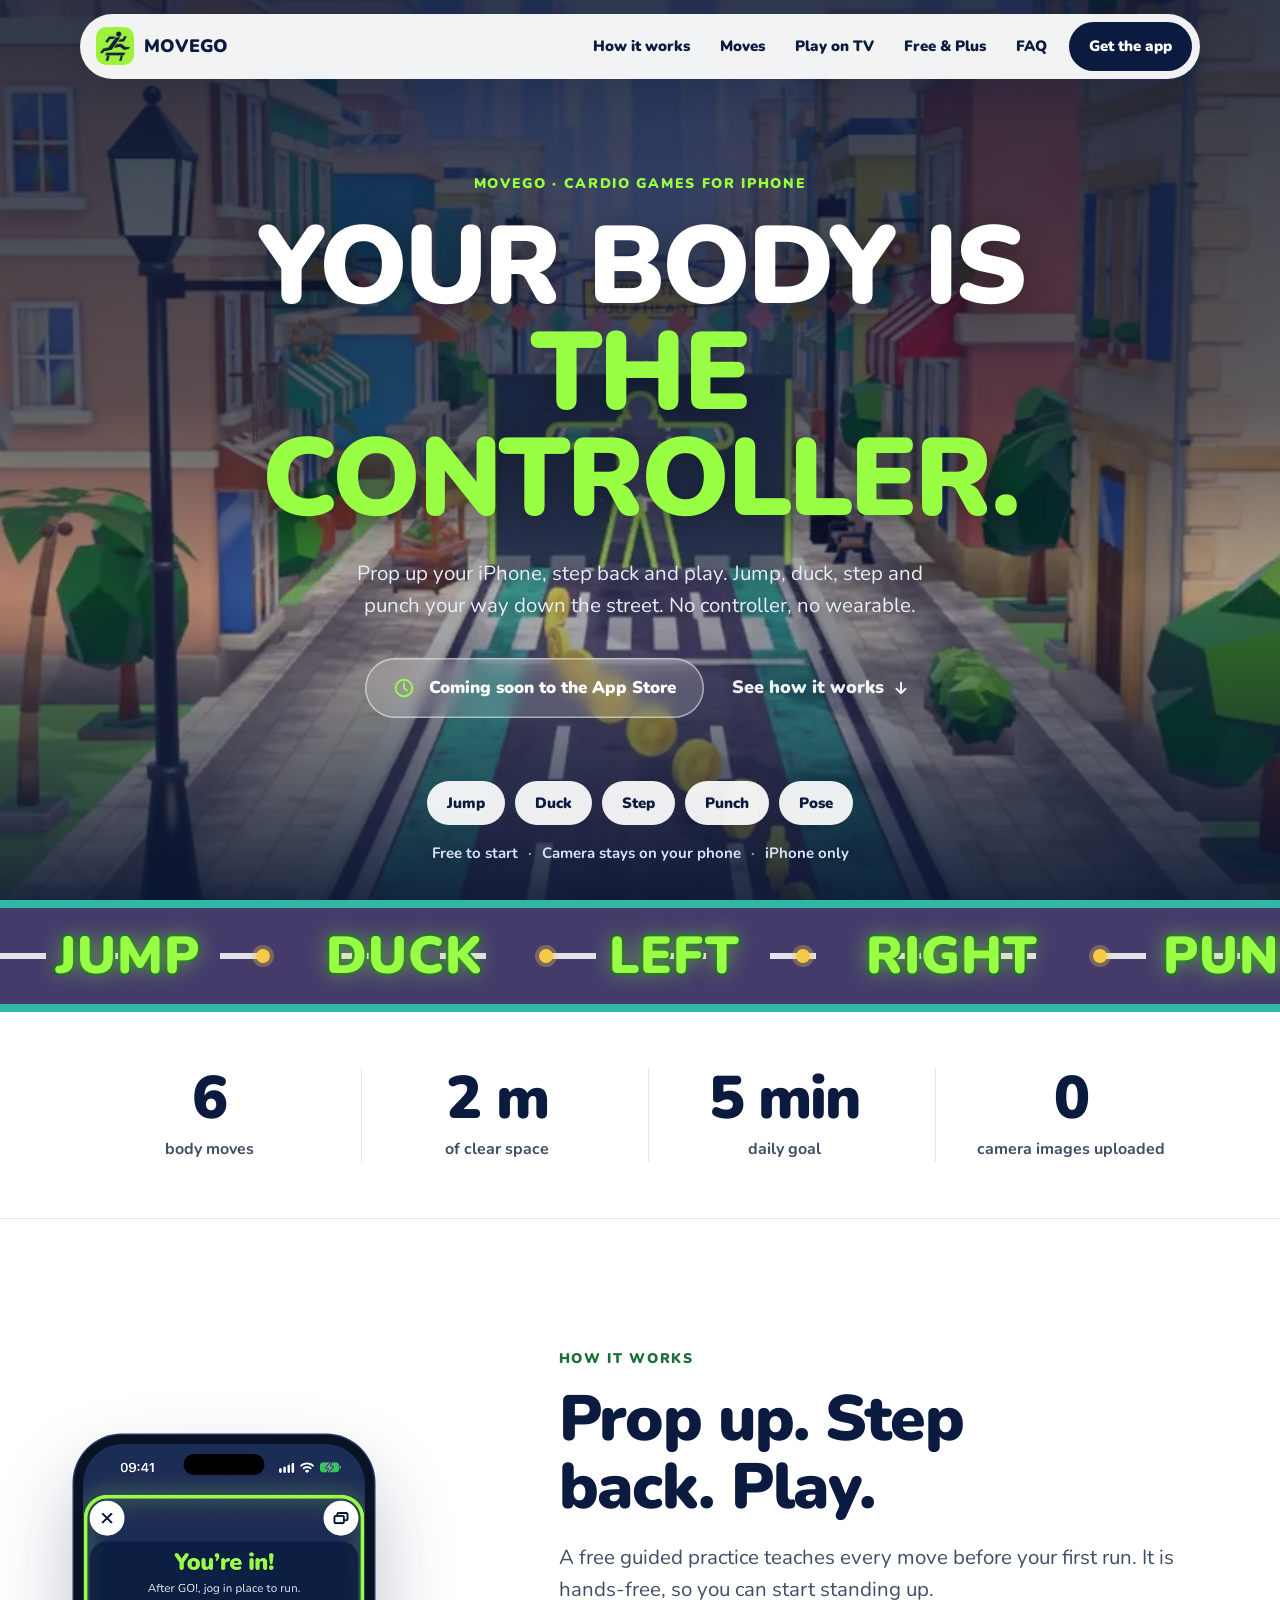
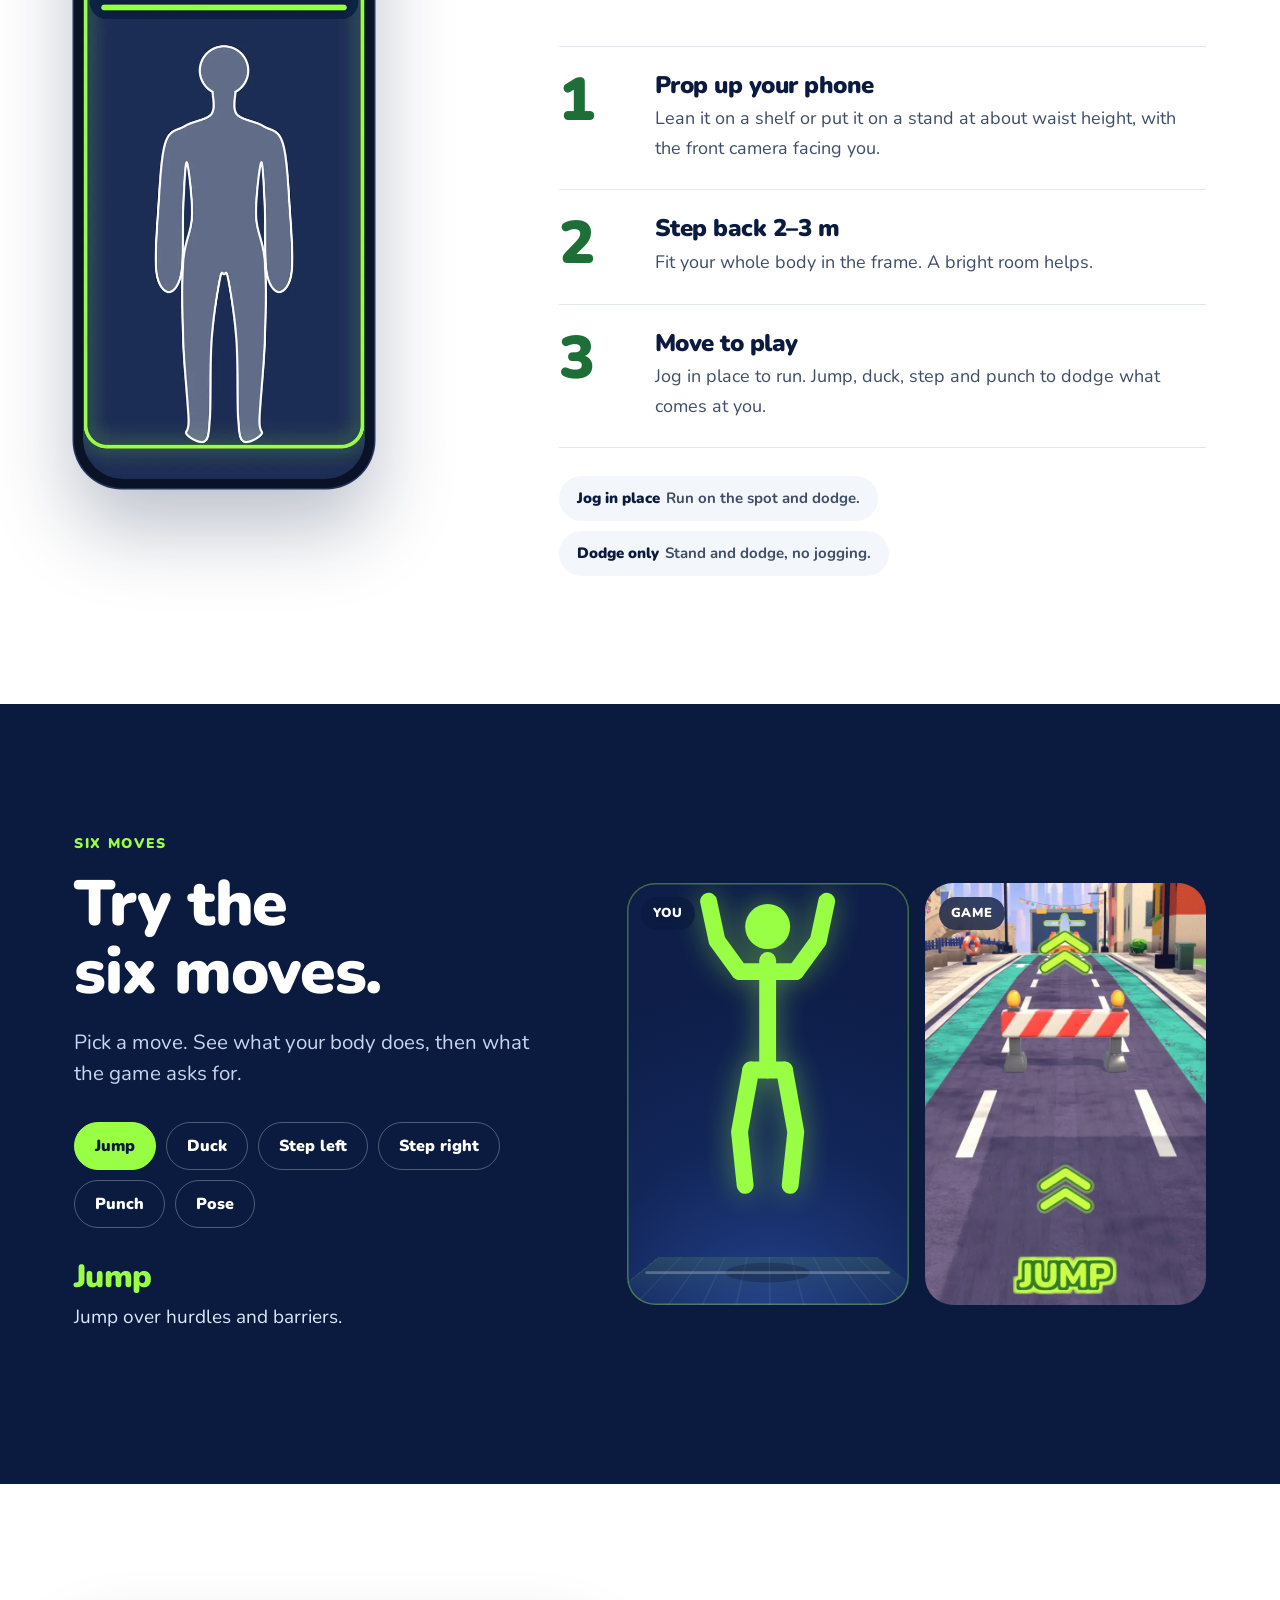
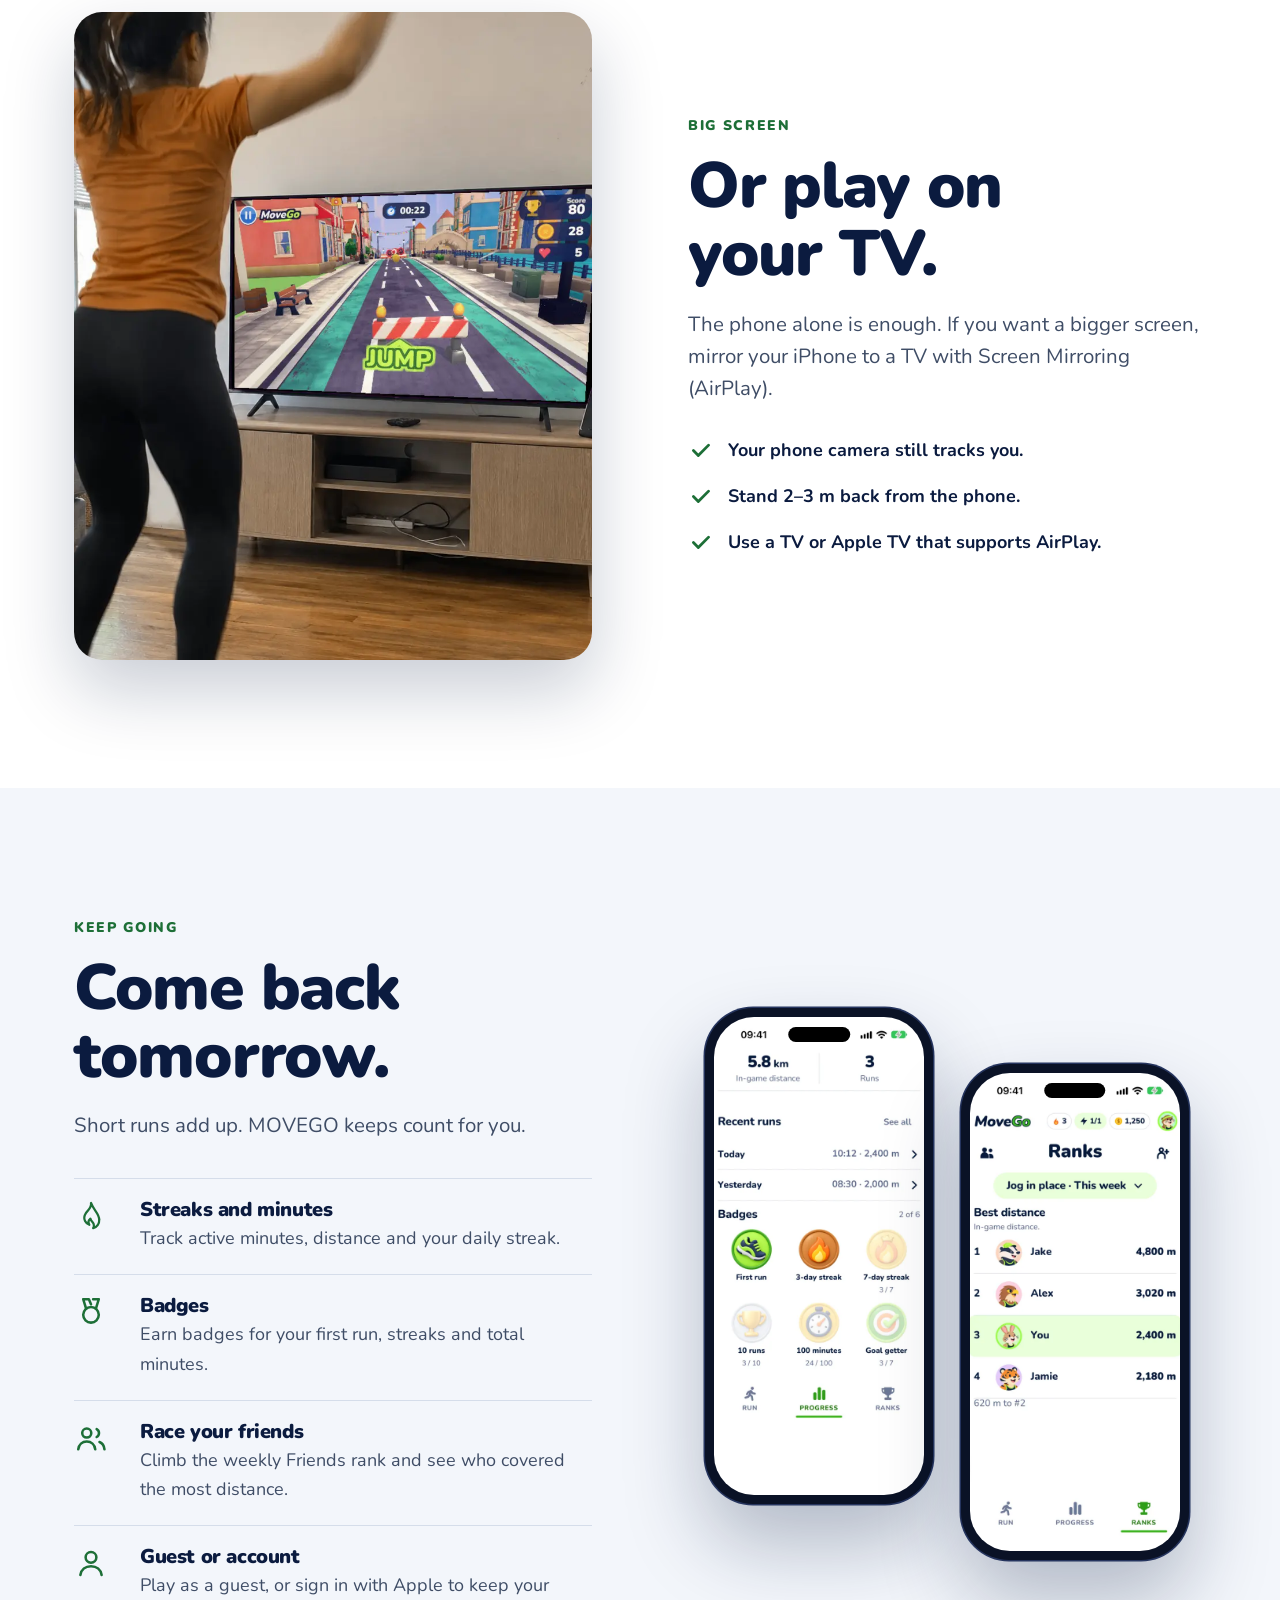
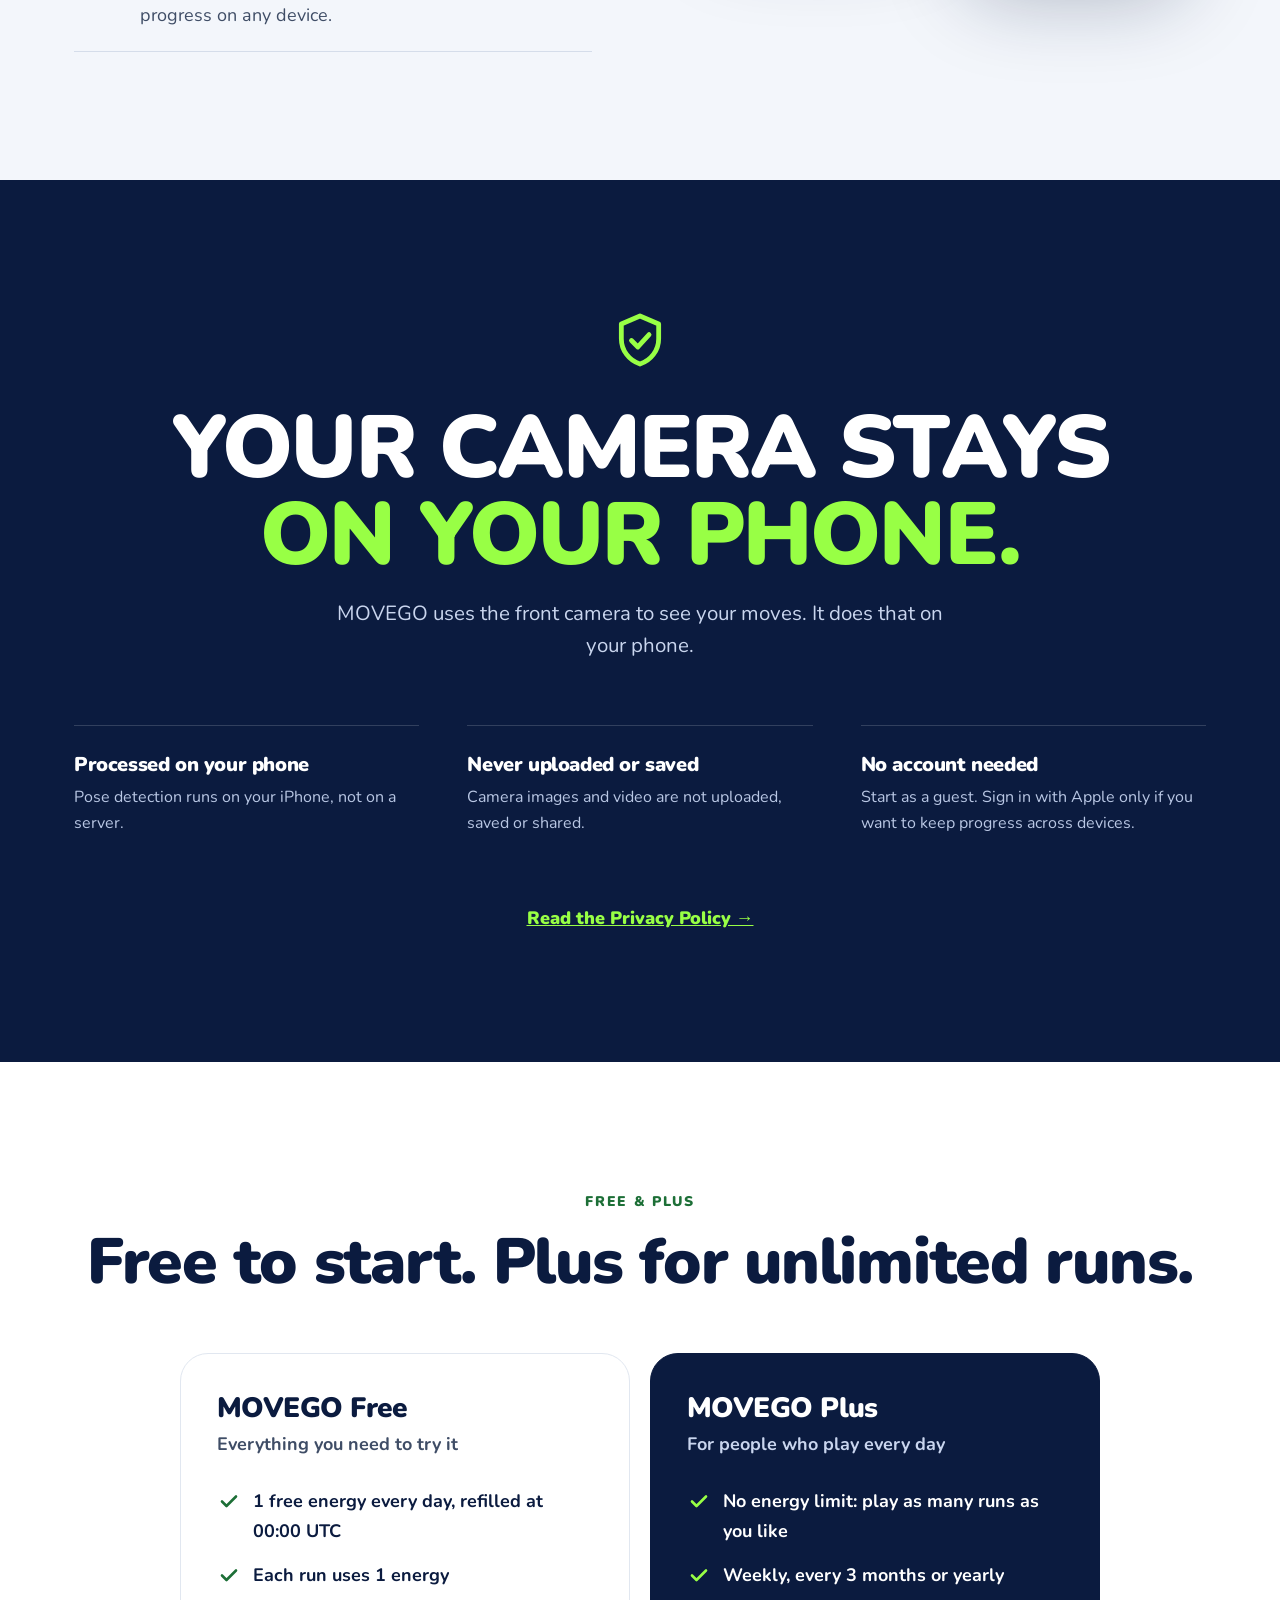
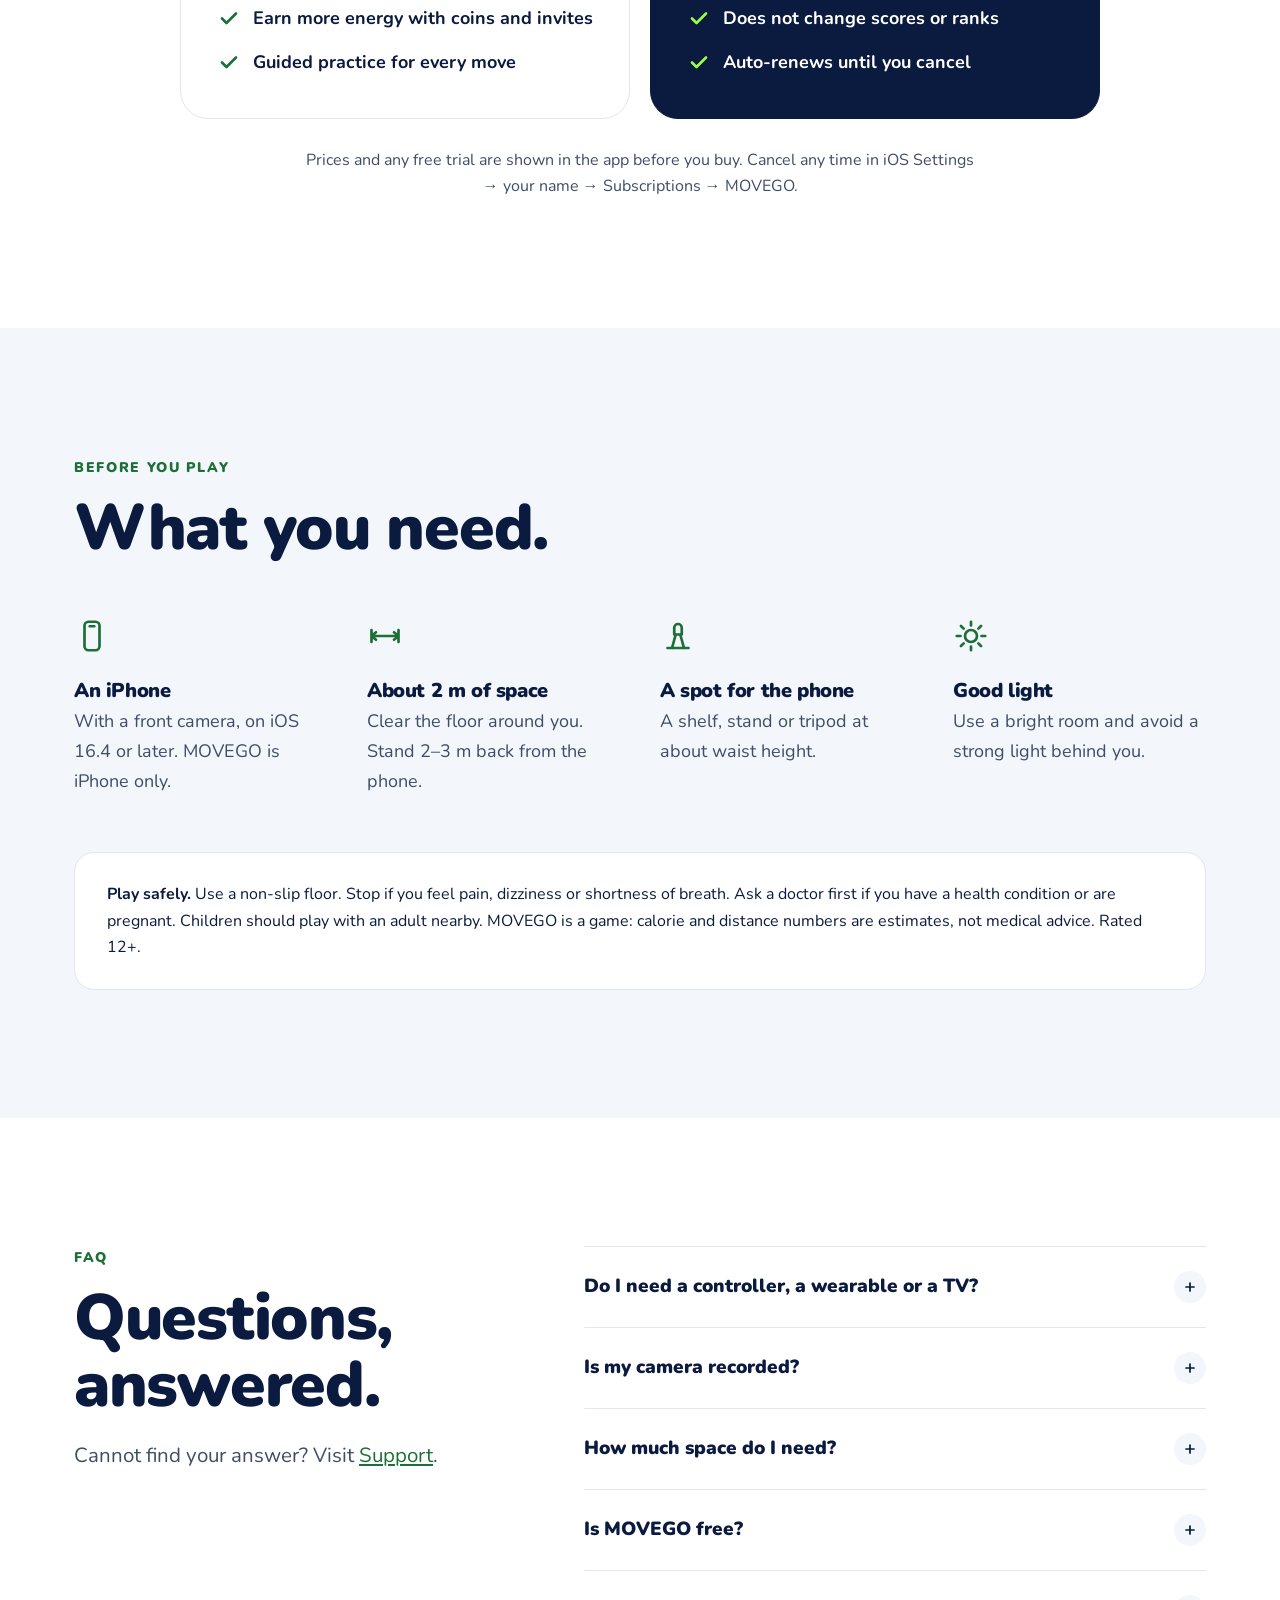
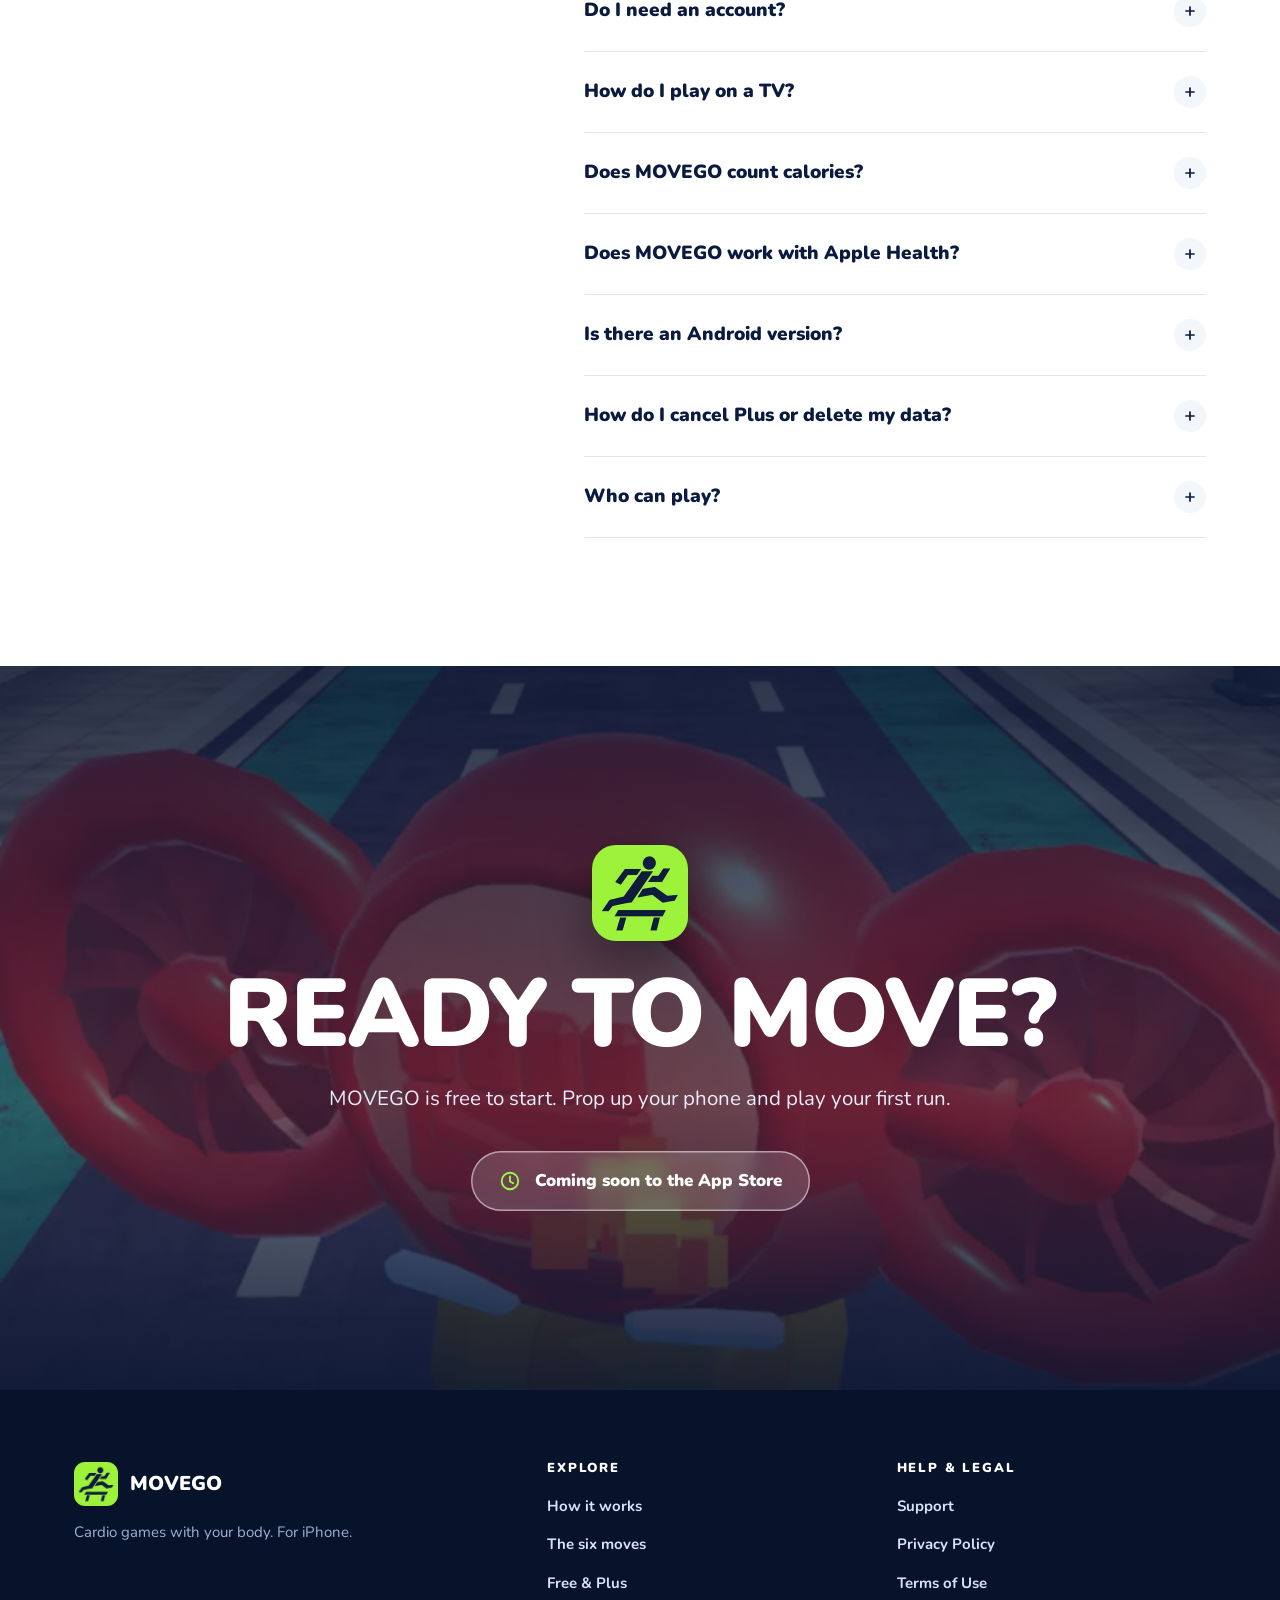
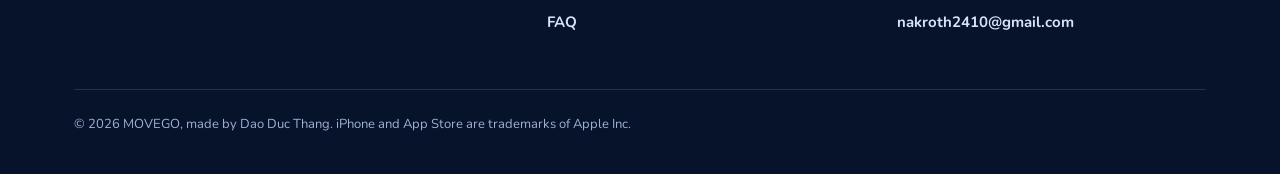
==== index.html @ fbe633a9 "MOVEGO website" ====
<!doctype html>
<html lang="en" data-live="false">
<head>
<meta charset="utf-8">
<meta name="viewport" content="width=device-width, initial-scale=1">
<title>MOVEGO: Immersive Workout – Cardio games with your body</title>
<meta name="description" content="Cardio games for iPhone. Prop up your phone, step back, then jump, duck, punch and pose to play. Your camera never leaves your phone.">
<link rel="canonical" href="https://movegoimmersiveworkout.app/">
<meta name="theme-color" content="#0B1B3F">
<meta name="robots" content="index,follow,max-image-preview:large">
<meta name="application-name" content="MOVEGO">
<meta name="author" content="Dao Duc Thang">
<link rel="alternate" type="text/plain" href="llms.txt" title="LLM summary">
<meta name="apple-itunes-app" content="app-id=6777393163">
<meta property="og:type" content="website">
<meta property="og:site_name" content="MOVEGO">
<meta property="og:locale" content="en_US">
<meta property="og:title" content="MOVEGO: Immersive Workout – Cardio games with your body">
<meta property="og:description" content="Prop up your iPhone, step back and play. Jump, duck, step and punch your way down the street. No controller, no wearable.">
<meta property="og:url" content="https://movegoimmersiveworkout.app/">
<meta property="og:image" content="https://movegoimmersiveworkout.app/img/og-image.jpg">
<meta property="og:image:width" content="1200">
<meta property="og:image:height" content="630">
<meta property="og:image:alt" content="MOVEGO: your body is the controller. Game screens showing a jump and a punch.">
<meta name="twitter:card" content="summary_large_image">
<link rel="icon" href="favicon.ico" sizes="48x48">
<link rel="icon" href="favicon-32.png" sizes="32x32" type="image/png">
<link rel="icon" href="icon-192.png" sizes="192x192" type="image/png">
<link rel="apple-touch-icon" href="apple-touch-icon.png">
<link rel="manifest" href="site.webmanifest">
<link rel="preload" href="fonts/nunito-900.woff" as="font" type="font/woff" crossorigin>
<link rel="preload" href="fonts/nunito-700.woff" as="font" type="font/woff" crossorigin>
<link rel="preload" as="image" href="img/hero-wide.webp" type="image/webp" media="(min-width:701px)">
<link rel="preload" as="image" href="img/hero-tall.webp" type="image/webp" media="(max-width:700px)">
<link rel="stylesheet" href="css/site.css">
<script>document.documentElement.classList.add("js")</script>
<script type="application/ld+json">
{"@context": "https://schema.org", "@graph": [{"@type": "Organization", "@id": "https://movegoimmersiveworkout.app/#org", "name": "MOVEGO", "url": "https://movegoimmersiveworkout.app/", "logo": {"@type": "ImageObject", "url": "https://movegoimmersiveworkout.app/icon-512.png", "width": 512, "height": 512}, "founder": {"@type": "Person", "name": "Dao Duc Thang"}, "contactPoint": {"@type": "ContactPoint", "contactType": "customer support", "email": "nakroth2410@gmail.com", "availableLanguage": "English"}}, {"@type": "WebSite", "@id": "https://movegoimmersiveworkout.app/#website", "url": "https://movegoimmersiveworkout.app/", "name": "MOVEGO", "alternateName": ["MOVEGO: Immersive Workout", "MoveGo"], "inLanguage": "en", "publisher": {"@id": "https://movegoimmersiveworkout.app/#org"}}, {"@type": "MobileApplication", "@id": "https://movegoimmersiveworkout.app/#app", "name": "MOVEGO: Immersive Workout", "alternateName": "MOVEGO", "operatingSystem": "iOS 16.4 or later", "applicationCategory": "HealthApplication", "applicationSubCategory": "Exergame", "contentRating": "12+", "inLanguage": "en", "description": "A camera-controlled cardio game for iPhone. Jump, duck, step, punch and pose to play. Camera images stay on your phone.", "url": "https://movegoimmersiveworkout.app/", "image": "https://movegoimmersiveworkout.app/img/og-image.jpg", "screenshot": ["https://movegoimmersiveworkout.app/img/screen-setup.webp", "https://movegoimmersiveworkout.app/img/screen-progress.webp", "https://movegoimmersiveworkout.app/img/screen-ranks.webp"], "featureList": ["Six body moves: jump, duck, step left, step right, punch, pose", "Camera tracking runs on the phone", "Guided practice", "Daily streaks, badges and a weekly Friends rank", "Optional TV play with Screen Mirroring (AirPlay)"], "author": {"@id": "https://movegoimmersiveworkout.app/#org"}, "publisher": {"@id": "https://movegoimmersiveworkout.app/#org"}, "offers": {"@type": "Offer", "price": "0", "priceCurrency": "USD"}}]}
</script>
<script type="application/ld+json">
{"@context":"https://schema.org","@type":"FAQPage","mainEntity":[
{"@type":"Question","name":"Do I need a controller, a wearable or a TV?","acceptedAnswer":{"@type":"Answer","text":"No. You need an iPhone with a front camera. Your body is the controller. A TV is optional."}},
{"@type":"Question","name":"Is my camera recorded?","acceptedAnswer":{"@type":"Answer","text":"No. Pose detection runs on your phone. Camera images and video are never uploaded, saved or shared."}},
{"@type":"Question","name":"How much space do I need?","acceptedAnswer":{"@type":"Answer","text":"Clear about 2 meters around you. Prop the phone up at waist height and stand 2 to 3 meters back so your whole body is in view."}},
{"@type":"Question","name":"Is MOVEGO free?","acceptedAnswer":{"@type":"Answer","text":"MOVEGO is free to start. Free players get 1 energy every day and each run uses 1 energy. You can earn more with coins and invites. MOVEGO Plus removes the energy limit."}},
{"@type":"Question","name":"Do I need an account?","acceptedAnswer":{"@type":"Answer","text":"No. Play as a guest. Sign in with Apple if you want to keep your progress on any device."}},
{"@type":"Question","name":"How do I play on a TV?","acceptedAnswer":{"@type":"Answer","text":"Mirror your iPhone to a TV with Screen Mirroring (AirPlay). Your phone camera still tracks you, so stand 2 to 3 meters back from the phone."}},
{"@type":"Question","name":"Does MOVEGO count calories?","acceptedAnswer":{"@type":"Answer","text":"MOVEGO shows estimates of active calories and distance. They are not medical advice."}},
{"@type":"Question","name":"Does MOVEGO work with Apple Health?","acceptedAnswer":{"@type":"Answer","text":"Yes, if you turn it on. Apple Health is optional and write-only: MOVEGO can save your workouts there and does not read your health data."}},
{"@type":"Question","name":"Is there an Android version?","acceptedAnswer":{"@type":"Answer","text":"No. MOVEGO is for iPhone only."}},
{"@type":"Question","name":"How do I cancel Plus or delete my data?","acceptedAnswer":{"@type":"Answer","text":"Cancel in iOS Settings, your name, Subscriptions, MOVEGO. To delete your account, open Settings in the app, tap your profile and choose Delete account."}},
{"@type":"Question","name":"Who can play?","acceptedAnswer":{"@type":"Answer","text":"MOVEGO is rated 12+. Children should play with an adult nearby."}}
]}
</script>
</head>
<body>
<svg width="0" height="0" style="position:absolute" aria-hidden="true" focusable="false">
  <defs>
    <symbol id="i-check" viewBox="0 0 24 24"><path d="M5 12.5l4.5 4.5L19 7.5" fill="none" stroke="currentColor" stroke-width="2.6" stroke-linecap="round" stroke-linejoin="round"/></symbol>
    <symbol id="i-arrow" viewBox="0 0 24 24"><path d="M5 12h14M13 6l6 6-6 6" fill="none" stroke="currentColor" stroke-width="2.6" stroke-linecap="round" stroke-linejoin="round"/></symbol>
    <symbol id="i-left" viewBox="0 0 24 24"><path d="M15 5l-7 7 7 7" fill="none" stroke="currentColor" stroke-width="2.6" stroke-linecap="round" stroke-linejoin="round"/></symbol>
    <symbol id="i-right" viewBox="0 0 24 24"><path d="M9 5l7 7-7 7" fill="none" stroke="currentColor" stroke-width="2.6" stroke-linecap="round" stroke-linejoin="round"/></symbol>
    <symbol id="i-down" viewBox="0 0 24 24"><path d="M12 5v14M6 13l6 6 6-6" fill="none" stroke="currentColor" stroke-width="2.6" stroke-linecap="round" stroke-linejoin="round"/></symbol>
    <symbol id="i-clock" viewBox="0 0 24 24"><circle cx="12" cy="12" r="9" fill="none" stroke="currentColor" stroke-width="2"/><path d="M12 7v5.5l3.5 2" fill="none" stroke="currentColor" stroke-width="2" stroke-linecap="round" stroke-linejoin="round"/></symbol>
    <symbol id="i-shield" viewBox="0 0 24 24"><path d="M12 3l7 3v5.5c0 4.4-2.9 8.2-7 9.5-4.1-1.3-7-5.1-7-9.5V6l7-3z" fill="none" stroke="currentColor" stroke-width="1.8" stroke-linejoin="round"/><path d="M8.8 12.2l2.4 2.4 4.2-4.6" fill="none" stroke="currentColor" stroke-width="1.8" stroke-linecap="round" stroke-linejoin="round"/></symbol>
    <symbol id="i-phone" viewBox="0 0 24 24"><rect x="7" y="2.5" width="10" height="19" rx="2.6" fill="none" stroke="currentColor" stroke-width="1.8"/><path d="M10.5 5.5h3" stroke="currentColor" stroke-width="1.8" stroke-linecap="round"/></symbol>
    <symbol id="i-space" viewBox="0 0 24 24"><path d="M3 8v8M21 8v8M3 12h18M6 9.5L3 12l3 2.5M18 9.5l3 2.5-3 2.5" fill="none" stroke="currentColor" stroke-width="1.8" stroke-linecap="round" stroke-linejoin="round"/></symbol>
    <symbol id="i-stand" viewBox="0 0 24 24"><path d="M5 20h14M8 20l2.5-9h3L16 20M9.5 11V6.5a2.5 2.5 0 015 0V11" fill="none" stroke="currentColor" stroke-width="1.8" stroke-linecap="round" stroke-linejoin="round"/></symbol>
    <symbol id="i-sun" viewBox="0 0 24 24"><circle cx="12" cy="12" r="4" fill="none" stroke="currentColor" stroke-width="1.8"/><path d="M12 2.5V5M12 19v2.5M2.5 12H5M19 12h2.5M5.3 5.3l1.8 1.8M16.9 16.9l1.8 1.8M18.7 5.3l-1.8 1.8M7.1 16.9l-1.8 1.8" stroke="currentColor" stroke-width="1.8" stroke-linecap="round"/></symbol>
    <symbol id="i-flame" viewBox="0 0 24 24"><path d="M12 2.8c.6 3.3-2 4.7-3.6 7.1C6.9 12.2 7 14 7.8 15.5c.6 1.2 1.7 2.2 3 2.7-.9-1.5-.6-3.2.8-4.3.4 1.9 1.8 2.3 2.3 3.8.4 1.2.1 2.2-.4 2.9 2.7-.8 4.5-3.2 4.3-6C17.7 10 14.2 8.6 12 2.8z" fill="none" stroke="currentColor" stroke-width="1.6" stroke-linejoin="round"/></symbol>
    <symbol id="i-medal" viewBox="0 0 24 24"><circle cx="12" cy="14" r="5.5" fill="none" stroke="currentColor" stroke-width="1.8"/><path d="M8.5 9.5L6.5 3h4l1.5 3.5M15.5 9.5L17.5 3h-4" fill="none" stroke="currentColor" stroke-width="1.8" stroke-linejoin="round" stroke-linecap="round"/></symbol>
    <symbol id="i-users" viewBox="0 0 24 24"><circle cx="9" cy="8.5" r="3.2" fill="none" stroke="currentColor" stroke-width="1.8"/><path d="M3 20c.4-3.4 2.8-5.5 6-5.5s5.6 2.1 6 5.5M16 5.7a3.2 3.2 0 010 5.6M18 14.8c1.9.7 3.2 2.4 3.5 5.2" fill="none" stroke="currentColor" stroke-width="1.8" stroke-linecap="round"/></symbol>
    <symbol id="i-user" viewBox="0 0 24 24"><circle cx="12" cy="8" r="3.8" fill="none" stroke="currentColor" stroke-width="1.8"/><path d="M4.5 20.5c.6-4 3.6-6.2 7.5-6.2s6.9 2.2 7.5 6.2" fill="none" stroke="currentColor" stroke-width="1.8" stroke-linecap="round"/></symbol>
    <symbol id="i-apple" viewBox="0 0 24 24"><path d="M16.4 12.7c0-2.3 1.9-3.4 2-3.5-1.1-1.6-2.8-1.8-3.4-1.8-1.4-.1-2.8.9-3.5.9-.7 0-1.9-.8-3.1-.8-1.6 0-3 .9-3.800 2.300-1.600 2.800-.4 7 1.200 9.200.8 1.100 1.700 2.300 2.900 2.300 1.200 0 1.600-.7 3-.7s1.800.7 3 .7c1.300 0 2.100-1.100 2.800-2.200.9-1.300 1.300-2.500 1.300-2.600-.1 0-2.400-.9-2.400-3.800zM14.200 5.800c.6-.8 1.100-1.900.9-3-.9 0-2.100.6-2.700 1.400-.6.700-1.100 1.800-1 2.900 1.100.1 2.200-.5 2.800-1.300z" fill="currentColor"/></symbol>
  </defs>
</svg>

<a class="skip" href="#main">Skip to content</a>

<div class="nav-shell" id="top">
  <div class="nav-pill">
    <a class="brand" href="#top" aria-label="MOVEGO home"><img src="img/app-icon-96.webp" width="38" height="38" alt="">MOVEGO</a>
    <button class="burger" type="button" aria-expanded="false" aria-controls="nav" aria-label="Menu"><span></span></button>
    <nav class="nav" id="nav" aria-label="Main">
      <a href="#how">How it works</a>
      <a href="#moves">Moves</a>
      <a href="#tv">Play on TV</a>
      <a href="#plus">Free &amp; Plus</a>
      <a href="#faq">FAQ</a>
      <a class="nav-cta" href="#download">Get the app</a>
    </nav>
  </div>
</div>

<main id="main">

<!-- HERO: full-bleed gameplay -->
<section class="hero" aria-labelledby="h1">
  <div class="hero-bg">
    <picture>
      <source media="(max-width:700px)" srcset="img/hero-tall.webp">
      <img src="img/hero-wide.webp" width="1920" height="1080" alt="" fetchpriority="high">
    </picture>
    <video muted loop playsinline preload="none" poster="img/hero-tall.webp" data-src="video/street-loop.mp4" aria-hidden="true" tabindex="-1"></video>
  </div>
  <div class="wrap">
    <p class="eyebrow">MOVEGO · Cardio games for iPhone</p>
    <h1 id="h1">Your body is <em>the controller.</em></h1>
    <p class="lead">Prop up your iPhone, step back and play. Jump, duck, step and punch your way down the street. No controller, no wearable.</p>
    <div class="cta">
      <a class="btn when-live" href="https://apps.apple.com/app/id6777393163">Get it on the App Store<span class="go"><svg aria-hidden="true"><use href="#i-arrow"/></svg></span></a>
      <span class="btn btn-soon when-soon"><svg aria-hidden="true"><use href="#i-clock"/></svg>Coming soon to the App Store</span>
      <a class="link-down" href="#how">See how it works<svg aria-hidden="true"><use href="#i-down"/></svg></a>
    </div>
  </div>
  <div class="hero-foot">
    <div class="pills" aria-label="The six moves"><a href="#moves">Jump</a><a href="#moves">Duck</a><a href="#moves">Step</a><a href="#moves">Punch</a><a href="#moves">Pose</a></div>
    <p class="trust"><span>Free to start</span><span>Camera stays on your phone</span><span>iPhone only</span></p>
  </div>
</section>

<!-- ROAD TICKER: the game's street with its cue words -->
<div class="road" aria-hidden="true"><div class="road-track"><span>JUMP</span><i></i><span>DUCK</span><i></i><span>LEFT</span><i></i><span>RIGHT</span><i></i><span>PUNCH</span><i></i><span>POSE</span><i></i><span>JUMP</span><i></i><span>DUCK</span><i></i><span>LEFT</span><i></i><span>RIGHT</span><i></i><span>PUNCH</span><i></i><span>POSE</span><i></i></div></div>

<!-- FACTS -->
<section class="facts" aria-label="MOVEGO in numbers">
  <div class="wrap">
    <ul>
      <li><b>6</b><span>body moves</span></li>
      <li><b>2 m</b><span>of clear space</span></li>
      <li><b>5 min</b><span>daily goal</span></li>
      <li><b>0</b><span>camera images uploaded</span></li>
    </ul>
  </div>
</section>

<!-- HOW IT WORKS -->
<section class="sec" id="how" aria-labelledby="how-h">
  <div class="wrap how">
    <div class="how-media reveal">
      <div class="phone"><img src="img/screen-setup.webp" width="560" height="1218" loading="lazy" alt="The MOVEGO setup screen: a body outline to line yourself up with, and the message You're in"></div>
    </div>
    <div>
      <span class="eyebrow">How it works</span>
      <h2 class="h2" id="how-h">Prop up. Step back. Play.</h2>
      <p class="lead">A free guided practice teaches every move before your first run. It is hands-free, so you can start standing up.</p>
      <ol class="steps">
        <li class="step reveal"><span class="num" aria-hidden="true">1</span><div><h3>Prop up your phone</h3><p>Lean it on a shelf or put it on a stand at about waist height, with the front camera facing you.</p></div></li>
        <li class="step reveal"><span class="num" aria-hidden="true">2</span><div><h3>Step back 2–3 m</h3><p>Fit your whole body in the frame. A bright room helps.</p></div></li>
        <li class="step reveal"><span class="num" aria-hidden="true">3</span><div><h3>Move to play</h3><p>Jog in place to run. Jump, duck, step and punch to dodge what comes at you.</p></div></li>
      </ol>
      <ul class="modes" aria-label="Play modes">
        <li class="mode"><b>Jog in place</b>Run on the spot and dodge.</li>
        <li class="mode"><b>Dodge only</b>Stand and dodge, no jogging.</li>
      </ul>
    </div>
  </div>
</section>

<!-- SIX MOVES: interactive stage -->
<section class="sec dark" id="moves" aria-labelledby="moves-h">
  <div class="wrap stage">
    <div class="stage-copy">
      <span class="eyebrow">Six moves</span>
      <h2 class="h2" id="moves-h">Try the six moves.</h2>
      <p class="lead">Pick a move. See what your body does, then what the game asks for.</p>
      <div class="move-tabs" role="tablist" aria-label="Moves">
        <button type="button" role="tab" aria-selected="true" data-move="0">Jump</button>
        <button type="button" role="tab" aria-selected="false" data-move="1">Duck</button>
        <button type="button" role="tab" aria-selected="false" data-move="2">Step left</button>
        <button type="button" role="tab" aria-selected="false" data-move="3">Step right</button>
        <button type="button" role="tab" aria-selected="false" data-move="4">Punch</button>
        <button type="button" role="tab" aria-selected="false" data-move="5">Pose</button>
      </div>
      <div class="move-info" aria-live="polite">
        <h3 id="mv-title">Jump</h3>
        <p id="mv-text">Jump over hurdles and barriers.</p>
      </div>
      <ul class="sr-only moves-list">
        <li>Jump: jump over hurdles and barriers.</li>
        <li>Duck: duck under bars and gates.</li>
        <li>Step left: step left to dodge blocks and grab coins.</li>
        <li>Step right: step right to clear crates and walls.</li>
        <li>Punch: throw a punch to smash what is in your way.</li>
        <li>Pose: match the outline on the wall to pass through.</li>
      </ul>
    </div>
    <div class="stage-art">
      <div class="mat" aria-hidden="true">
        <svg class="fig" viewBox="0 0 200 290" role="img" aria-label="A stick figure showing the selected move">
          <ellipse class="f-shadow" cx="100" cy="272" rx="46" ry="7"/>
          <line class="f-floor" x1="14" y1="272" x2="186" y2="272"/>
          <g class="f-body">
            <line id="f-spine"/><line id="f-sh"/><line id="f-hip"/>
            <polyline id="f-armL"/><polyline id="f-armR"/><polyline id="f-legL"/><polyline id="f-legR"/>
            <circle id="f-head" r="16"/>
          </g>
        </svg>
        <span class="mat-tag">You</span>
      </div>
      <div class="screen">
        <img class="on" src="img/move-jump.webp" width="640" height="960" alt="Game screen: a striped barrier ahead with a JUMP cue">
        <img src="img/move-duck.webp" width="640" height="960" loading="lazy" alt="Game screen: a low bar over coins with a DUCK cue">
        <img src="img/move-left.webp" width="640" height="960" loading="lazy" alt="Game screen: a stack of blocks in the road with a LEFT cue">
        <img src="img/move-right.webp" width="640" height="960" loading="lazy" alt="Game screen: a crate in the road with a RIGHT cue">
        <img src="img/move-punch.webp" width="640" height="960" loading="lazy" alt="Game screen: a red target with a fist icon flying toward you">
        <img src="img/move-pose.webp" width="640" height="960" loading="lazy" alt="Game screen: a wall with a body-shaped hole and a POSE cue">
        <span class="mat-tag">Game</span>
      </div>
    </div>
  </div>
</section>

<!-- TV -->
<section class="sec" id="tv" aria-labelledby="tv-h">
  <div class="wrap split">
    <figure class="split-media reveal">
      <div class="tv-img"><img src="img/tv-living-room.webp" width="900" height="1623" loading="lazy" alt="A woman jumping in a living room while MOVEGO runs on the TV behind her"></div>
    </figure>
    <div>
      <span class="eyebrow">Big screen</span>
      <h2 class="h2" id="tv-h">Or play on your TV.</h2>
      <p class="lead">The phone alone is enough. If you want a bigger screen, mirror your iPhone to a TV with Screen Mirroring (AirPlay).</p>
      <ul class="checks">
        <li><svg aria-hidden="true"><use href="#i-check"/></svg>Your phone camera still tracks you.</li>
        <li><svg aria-hidden="true"><use href="#i-check"/></svg>Stand 2–3 m back from the phone.</li>
        <li><svg aria-hidden="true"><use href="#i-check"/></svg>Use a TV or Apple TV that supports AirPlay.</li>
      </ul>
    </div>
  </div>
</section>

<!-- PROGRESS -->
<section class="sec soft" id="progress" aria-labelledby="prog-h">
  <div class="wrap split">
    <div>
      <span class="eyebrow">Keep going</span>
      <h2 class="h2" id="prog-h">Come back tomorrow.</h2>
      <p class="lead">Short runs add up. MOVEGO keeps count for you.</p>
      <ul class="rows">
        <li><svg aria-hidden="true"><use href="#i-flame"/></svg><div><h3>Streaks and minutes</h3><p>Track active minutes, distance and your daily streak.</p></div></li>
        <li><svg aria-hidden="true"><use href="#i-medal"/></svg><div><h3>Badges</h3><p>Earn badges for your first run, streaks and total minutes.</p></div></li>
        <li><svg aria-hidden="true"><use href="#i-users"/></svg><div><h3>Race your friends</h3><p>Climb the weekly Friends rank and see who covered the most distance.</p></div></li>
        <li><svg aria-hidden="true"><use href="#i-user"/></svg><div><h3>Guest or account</h3><p>Play as a guest, or sign in with Apple to keep your progress on any device.</p></div></li>
      </ul>
    </div>
    <div class="reveal">
      <div class="phones">
        <div class="phone"><img src="img/screen-progress.webp" width="560" height="1218" loading="lazy" alt="The Progress screen: distance, runs, recent runs and badges"></div>
        <div class="phone"><img src="img/screen-ranks.webp" width="560" height="1218" loading="lazy" alt="The Ranks screen: a weekly friends leaderboard"></div>
      </div>
    </div>
  </div>
</section>

<!-- PRIVACY -->
<section class="sec dark" id="privacy" aria-labelledby="priv-h">
  <div class="wrap statement">
    <svg class="shield" aria-hidden="true"><use href="#i-shield"/></svg>
    <h2 id="priv-h">Your camera stays <em>on your phone.</em></h2>
    <p class="lead">MOVEGO uses the front camera to see your moves. It does that on your phone.</p>
    <ul class="cols3">
      <li><h3>Processed on your phone</h3><p>Pose detection runs on your iPhone, not on a server.</p></li>
      <li><h3>Never uploaded or saved</h3><p>Camera images and video are not uploaded, saved or shared.</p></li>
      <li><h3>No account needed</h3><p>Start as a guest. Sign in with Apple only if you want to keep progress across devices.</p></li>
    </ul>
    <a class="more" href="privacy.html">Read the Privacy Policy →</a>
  </div>
</section>

<!-- FREE & PLUS -->
<section class="sec" id="plus" aria-labelledby="plus-h">
  <div class="wrap">
    <div class="center">
      <span class="eyebrow">Free &amp; Plus</span>
      <h2 class="h2" id="plus-h">Free to start. Plus for unlimited runs.</h2>
    </div>
    <div class="plans">
      <article class="plan reveal">
        <h3>MOVEGO Free</h3>
        <p class="tag">Everything you need to try it</p>
        <ul class="ticks">
          <li><svg aria-hidden="true"><use href="#i-check"/></svg>1 free energy every day, refilled at 00:00 UTC</li>
          <li><svg aria-hidden="true"><use href="#i-check"/></svg>Each run uses 1 energy</li>
          <li><svg aria-hidden="true"><use href="#i-check"/></svg>Earn more energy with coins and invites</li>
          <li><svg aria-hidden="true"><use href="#i-check"/></svg>Guided practice for every move</li>
        </ul>
      </article>
      <article class="plan plus reveal">
        <h3>MOVEGO Plus</h3>
        <p class="tag">For people who play every day</p>
        <ul class="ticks">
          <li><svg aria-hidden="true"><use href="#i-check"/></svg>No energy limit: play as many runs as you like</li>
          <li><svg aria-hidden="true"><use href="#i-check"/></svg>Weekly, every 3 months or yearly</li>
          <li><svg aria-hidden="true"><use href="#i-check"/></svg>Does not change scores or ranks</li>
          <li><svg aria-hidden="true"><use href="#i-check"/></svg>Auto-renews until you cancel</li>
        </ul>
      </article>
    </div>
    <p class="fine">Prices and any free trial are shown in the app before you buy. Cancel any time in iOS Settings → your name → Subscriptions → MOVEGO.</p>
  </div>
</section>

<!-- BEFORE YOU PLAY -->
<section class="sec soft" id="need" aria-labelledby="need-h">
  <div class="wrap">
    <span class="eyebrow">Before you play</span>
    <h2 class="h2" id="need-h">What you need.</h2>
    <ul class="need">
      <li class="reveal"><svg aria-hidden="true"><use href="#i-phone"/></svg><h3>An iPhone</h3><p>With a front camera, on iOS 16.4 or later. MOVEGO is iPhone only.</p></li>
      <li class="reveal"><svg aria-hidden="true"><use href="#i-space"/></svg><h3>About 2 m of space</h3><p>Clear the floor around you. Stand 2–3 m back from the phone.</p></li>
      <li class="reveal"><svg aria-hidden="true"><use href="#i-stand"/></svg><h3>A spot for the phone</h3><p>A shelf, stand or tripod at about waist height.</p></li>
      <li class="reveal"><svg aria-hidden="true"><use href="#i-sun"/></svg><h3>Good light</h3><p>Use a bright room and avoid a strong light behind you.</p></li>
    </ul>
    <p class="safety"><strong>Play safely.</strong> Use a non-slip floor. Stop if you feel pain, dizziness or shortness of breath. Ask a doctor first if you have a health condition or are pregnant. Children should play with an adult nearby. MOVEGO is a game: calorie and distance numbers are estimates, not medical advice. Rated 12+.</p>
  </div>
</section>

<!-- FAQ -->
<section class="sec" id="faq" aria-labelledby="faq-h">
  <div class="wrap faq-wrap">
    <div class="faq-title">
      <span class="eyebrow">FAQ</span>
      <h2 class="h2" id="faq-h">Questions, answered.</h2>
      <p class="lead">Cannot find your answer? Visit <a href="support.html">Support</a>.</p>
    </div>
    <div class="faq">
      <details><summary>Do I need a controller, a wearable or a TV?</summary><div class="ans"><p>No. You need an iPhone with a front camera. Your body is the controller. A TV is optional.</p></div></details>
      <details><summary>Is my camera recorded?</summary><div class="ans"><p>No. Pose detection runs on your phone. Camera images and video are never uploaded, saved or shared.</p></div></details>
      <details><summary>How much space do I need?</summary><div class="ans"><p>Clear about 2 meters around you. Prop the phone up at waist height and stand 2–3 meters back, so your whole body is in view.</p></div></details>
      <details><summary>Is MOVEGO free?</summary><div class="ans"><p>It is free to start. Free players get 1 energy every day, and each run uses 1 energy. You can earn more with coins and invites. MOVEGO Plus removes the energy limit.</p></div></details>
      <details><summary>Do I need an account?</summary><div class="ans"><p>No. Play as a guest. Sign in with Apple if you want to keep your progress on any device.</p></div></details>
      <details><summary>How do I play on a TV?</summary><div class="ans"><p>Mirror your iPhone to a TV with Screen Mirroring (AirPlay). Your phone camera still tracks you, so stand 2–3 meters back from the phone.</p></div></details>
      <details><summary>Does MOVEGO count calories?</summary><div class="ans"><p>It shows estimates of active calories and distance. They are not medical advice.</p></div></details>
      <details><summary>Does MOVEGO work with Apple Health?</summary><div class="ans"><p>Yes, if you turn it on. Apple Health is optional and write-only: MOVEGO can save your workouts there and does not read your health data.</p></div></details>
      <details><summary>Is there an Android version?</summary><div class="ans"><p>No. MOVEGO is for iPhone only.</p></div></details>
      <details><summary>How do I cancel Plus or delete my data?</summary><div class="ans"><p>To cancel, open iOS Settings → your name → Subscriptions → MOVEGO.</p><p>To delete your account, open Settings in the app, tap your profile and choose Delete account. More help is on the <a href="support.html">Support page</a>.</p></div></details>
      <details><summary>Who can play?</summary><div class="ans"><p>MOVEGO is rated 12+. Children should play with an adult nearby.</p></div></details>
    </div>
  </div>
</section>

<!-- CLOSING CTA -->
<section class="closing" id="download" aria-labelledby="dl-h">
  <div class="bg">
    <picture>
      <source media="(max-width:700px)" srcset="img/cta-tall.webp">
      <img src="img/cta-wide.webp" width="1920" height="1080" alt="" loading="lazy">
    </picture>
  </div>
  <div class="wrap">
    <img class="icon" src="img/app-icon-192.webp" width="96" height="96" alt="MOVEGO app icon" loading="lazy">
    <h2 id="dl-h">Ready to move?</h2>
    <p class="lead">MOVEGO is free to start. Prop up your phone and play your first run.</p>
    <div class="cta">
      <a class="btn when-live" href="https://apps.apple.com/app/id6777393163">Get it on the App Store<span class="go"><svg aria-hidden="true"><use href="#i-arrow"/></svg></span></a>
      <span class="btn btn-soon when-soon"><svg aria-hidden="true"><use href="#i-clock"/></svg>Coming soon to the App Store</span>
    </div>
  </div>
</section>

</main>

<footer class="site-footer">
  <div class="wrap">
    <div class="foot">
      <div>
        <div class="foot-brand"><img src="img/app-icon-96.webp" width="44" height="44" alt="" loading="lazy">MOVEGO</div>
        <p>Cardio games with your body. For iPhone.</p>
      </div>
      <nav aria-label="Explore">
        <h2>Explore</h2>
        <ul>
          <li><a href="#how">How it works</a></li>
          <li><a href="#moves">The six moves</a></li>
          <li><a href="#plus">Free &amp; Plus</a></li>
          <li><a href="#faq">FAQ</a></li>
        </ul>
      </nav>
      <nav aria-label="Help and legal">
        <h2>Help &amp; legal</h2>
        <ul>
          <li><a href="support.html">Support</a></li>
          <li><a href="privacy.html">Privacy Policy</a></li>
          <li><a href="terms.html">Terms of Use</a></li>
          <li><a href="mailto:nakroth2410@gmail.com">nakroth2410@gmail.com</a></li>
        </ul>
      </nav>
    </div>
    <p class="legal-line">© 2026 MOVEGO, made by Dao Duc Thang. iPhone and App Store are trademarks of Apple Inc.</p>
  </div>
</footer>

<script src="js/site.js" defer></script>
</body>
</html>
---- css/site.css ----
/* MOVEGO website v2. Calm, image-led. One accent (lime) on dark, green on light.
   Layout lessons from immersiveworkouts.com (floating nav, game as hero), HomeCourt (centered type on full-bleed image,
   dark statement band) and nike.com (big tiles, whitespace). Tokens follow design/current/specs/tokens.json. */
@font-face{font-family:Nunito;font-weight:400;font-style:normal;font-display:swap;src:url(../fonts/nunito-400.woff) format("woff")}
@font-face{font-family:Nunito;font-weight:700;font-style:normal;font-display:swap;src:url(../fonts/nunito-700.woff) format("woff")}
@font-face{font-family:Nunito;font-weight:900;font-style:normal;font-display:swap;src:url(../fonts/nunito-900.woff) format("woff")}

:root{
  --navy:#0B1B3F; --navy-2:#102552; --ink:#0B1B3F; --body:#3F4D66; --soft:#F3F6FB; --line:#E1E7F0;
  --lime:#98FF45; --green:#1D6F37; --white:#fff;
  --wrap:1180px; --gutter:24px; --r:28px;
  --font:Nunito,ui-rounded,"SF Pro Rounded",-apple-system,BlinkMacSystemFont,"Segoe UI",Roboto,sans-serif;
  color-scheme:light;
}
*,*::before,*::after{box-sizing:border-box}
html{scroll-behavior:smooth;-webkit-text-size-adjust:100%;scroll-padding-top:96px}
body{margin:0;font:400 1.125rem/1.65 var(--font);color:var(--body);background:var(--white);-webkit-font-smoothing:antialiased;text-rendering:optimizeLegibility}
img,video{display:block;max-width:100%;height:auto}
a{color:var(--green)}
h1,h2,h3,p,ul,ol,figure{margin:0}
ul,ol{padding:0;list-style:none}
h1,h2,h3{color:var(--ink);font-weight:900;letter-spacing:-.02em;line-height:1.06;text-wrap:balance}
:focus-visible{outline:3px solid #FF7A1A;outline-offset:3px;border-radius:8px}
.skip{position:absolute;left:12px;top:-64px;z-index:200;background:var(--lime);color:var(--ink);font-weight:800;padding:12px 18px;border-radius:12px;text-decoration:none}
.skip:focus{top:12px}
.wrap{width:100%;max-width:var(--wrap);margin:0 auto;padding:0 var(--gutter)}

/* ---------- type scale ---------- */
.eyebrow{display:block;font-weight:800;font-size:.875rem;letter-spacing:.12em;text-transform:uppercase;color:var(--green);margin-bottom:16px}
.dark .eyebrow{color:var(--lime)}
.h2{font-size:clamp(2.25rem,5.2vw,4rem)}
.dark .h2,.dark h3{color:#fff}
.lead{font-size:clamp(1.125rem,1.6vw,1.3125rem);line-height:1.55;margin-top:20px;max-width:54ch}
.dark .lead{color:#C9D5EE}
.center{text-align:center}.center .lead{margin-left:auto;margin-right:auto}
.sec{padding:clamp(72px,10vw,136px) 0}
.dark{background:var(--navy);color:#C9D5EE}
.soft{background:var(--soft)}

/* ---------- buttons ---------- */
.btn{display:inline-flex;align-items:center;gap:14px;min-height:60px;padding:0 10px 0 28px;border-radius:999px;border:0;background:#fff;color:var(--ink);font:800 1.0625rem/1 var(--font);text-decoration:none;cursor:pointer;transition:transform .2s,box-shadow .2s;box-shadow:0 10px 30px rgba(0,0,0,.18)}
.btn:hover{transform:translateY(-2px);box-shadow:0 14px 34px rgba(0,0,0,.24)}
.btn .go{display:grid;place-items:center;width:42px;height:42px;border-radius:50%;background:var(--navy);color:var(--lime)}
.btn .go svg{width:20px;height:20px}
.btn-lime{background:var(--lime)}
.btn-lime .go{background:var(--navy)}
.btn-soon{background:rgba(255,255,255,.16);color:#fff;box-shadow:inset 0 0 0 1.5px rgba(255,255,255,.5);backdrop-filter:blur(8px);-webkit-backdrop-filter:blur(8px);cursor:default;padding-right:28px}
.btn-soon:hover{transform:none;box-shadow:inset 0 0 0 1.5px rgba(255,255,255,.5)}
.btn-soon svg{width:22px;height:22px;color:var(--lime)}
.link-down{display:inline-flex;align-items:center;gap:8px;color:#fff;font-weight:800;text-decoration:none;padding:12px 6px;opacity:.92}
.link-down:hover{opacity:1;text-decoration:underline}
.link-down svg{width:18px;height:18px}
/* Launch switch: <html data-live="true"> shows the store link, "false" shows "coming soon". */
html[data-live="false"] .when-live,html[data-live="true"] .when-soon{display:none!important}

/* ---------- floating nav ---------- */
.nav-shell{position:fixed;z-index:100;top:14px;left:0;right:0;padding:0 14px;pointer-events:none}
.nav-pill{pointer-events:auto;max-width:1120px;margin:0 auto;display:flex;align-items:center;gap:8px;padding:8px 8px 8px 16px;border-radius:999px;background:rgba(255,255,255,.94);backdrop-filter:blur(16px);-webkit-backdrop-filter:blur(16px);box-shadow:0 8px 30px rgba(11,27,63,.18);position:relative}
.brand{display:flex;align-items:center;gap:10px;color:var(--ink);text-decoration:none;font-weight:900;font-size:1.125rem;letter-spacing:.01em;margin-right:auto}
.brand img{width:38px;height:38px;border-radius:10px}
.nav{display:flex;align-items:center;gap:2px}
.nav a{color:var(--ink);text-decoration:none;font-weight:800;font-size:.9375rem;padding:10px 14px;border-radius:999px}
.nav a:hover{background:var(--soft)}
.nav .nav-cta{background:var(--navy);color:#fff;margin-left:6px;padding:12px 20px}
.nav .nav-cta:hover{background:#1b3470}
.burger{display:none;width:46px;height:46px;border:0;border-radius:50%;background:var(--soft);cursor:pointer;color:var(--ink)}
.burger span,.burger span::before,.burger span::after{display:block;width:20px;height:2.5px;border-radius:2px;background:currentColor;margin:auto;position:relative;transition:transform .2s}
.burger span::before,.burger span::after{content:"";position:absolute;left:0}
.burger span::before{top:-6px}.burger span::after{top:6px}
.nav-open .burger span{background:transparent}
.nav-open .burger span::before{top:0;transform:rotate(45deg)}
.nav-open .burger span::after{top:0;transform:rotate(-45deg)}
@media (max-width:860px){
  .js .burger{display:block}
  .js .nav{display:none;position:absolute;left:0;right:0;top:calc(100% + 10px);flex-direction:column;align-items:stretch;background:#fff;border-radius:28px;padding:10px;box-shadow:0 20px 40px rgba(11,27,63,.2)}
  .js .nav-open .nav{display:flex}
  .js .nav a{padding:16px 18px;font-size:1.0625rem;border-radius:16px}
  .js .nav .nav-cta{margin:6px 0 0;text-align:center}
  .nav{flex-wrap:wrap;justify-content:flex-end}
  .nav-pill{flex-wrap:wrap}
}

/* ---------- hero (full-bleed gameplay) ---------- */
.hero{position:relative;min-height:min(max(680px,100svh),980px);display:flex;flex-direction:column;justify-content:center;align-items:center;text-align:center;color:#fff;overflow:hidden;isolation:isolate;padding:140px 0 150px;background:var(--navy)}
.hero-bg{position:absolute;inset:0;z-index:-2}
.hero-bg img,.hero-bg video{width:100%;height:100%;object-fit:cover;object-position:50% 62%}
.hero-bg img{transform-origin:50% 0;transform:scale(1.2);animation:drift 26s ease-in-out infinite alternate}
.hero-bg video{position:absolute;inset:0;display:none}
.hero::after{content:"";position:absolute;inset:0;z-index:-1;background:
  linear-gradient(180deg,rgba(8,20,48,.84) 0%,rgba(8,20,48,.66) 45%,rgba(8,20,48,.3) 66%,rgba(8,20,48,.9) 100%)}
@keyframes drift{from{transform:scale(1.2)}to{transform:scale(1.28)}}
.hero .eyebrow{color:var(--lime);margin-bottom:20px}
.hero h1{color:#fff;font-size:clamp(2.875rem,8.6vw,7rem);line-height:.96;letter-spacing:-.025em;text-transform:uppercase;max-width:14ch;margin:0 auto;text-shadow:0 4px 30px rgba(0,0,0,.35)}
.hero h1 em{font-style:normal;color:var(--lime);display:block}
.hero .lead{color:#E7EDFB;margin:26px auto 0;max-width:50ch;text-shadow:0 2px 16px rgba(0,0,0,.4)}
.hero .cta{margin-top:36px;display:flex;flex-wrap:wrap;justify-content:center;align-items:center;gap:10px 22px}
.hero-foot{position:absolute;left:0;right:0;bottom:34px;display:flex;flex-direction:column;align-items:center;gap:16px}
.pills{display:flex;flex-wrap:wrap;justify-content:center;gap:10px}
.pills a{display:inline-block;padding:10px 20px;border-radius:999px;background:rgba(255,255,255,.92);color:var(--ink);font-weight:800;font-size:.9375rem;text-decoration:none;transition:background .15s,transform .15s}
.pills a:hover{background:var(--lime);transform:translateY(-2px)}
.trust{color:#D9E3F8;font-size:.9375rem;font-weight:700}
.trust span+span::before{content:"·";margin:0 10px;opacity:.7}
@media (max-width:700px){
  .js .hero-bg video{display:block}
  .hero{padding:120px 0 190px}
}

/* ---------- facts ---------- */
.facts{padding:56px 0;border-bottom:1px solid var(--line)}
.facts ul{display:grid;grid-template-columns:repeat(2,1fr);gap:32px 16px;text-align:center}
.facts b{display:block;font-weight:900;font-size:clamp(2.5rem,5vw,3.75rem);line-height:1;color:var(--ink);letter-spacing:-.03em}
.facts span{display:block;margin-top:8px;font-weight:700;font-size:1rem}
@media (min-width:760px){.facts ul{grid-template-columns:repeat(4,1fr)}.facts li+li{border-left:1px solid var(--line)}}

/* ---------- how it works ---------- */
.how{display:grid;gap:56px;align-items:center}
.steps{margin-top:40px}
.step{display:grid;grid-template-columns:76px 1fr;gap:20px;padding:26px 0;border-top:1px solid var(--line)}
.step:last-child{border-bottom:1px solid var(--line)}
.num{font-size:3.75rem;font-weight:900;line-height:.9;color:var(--green);letter-spacing:-.04em}
.step h3{font-size:1.5rem;margin-bottom:6px}
.modes{display:flex;flex-wrap:wrap;gap:10px;margin-top:28px}
.mode{padding:10px 18px;border-radius:999px;background:var(--soft);font-weight:700;font-size:.9375rem}
.mode b{color:var(--ink);font-weight:900;margin-right:6px}
.phone{position:relative;width:min(100%,300px);aspect-ratio:560/1218;border-radius:48px;padding:9px;background:#0a1226;box-shadow:0 0 0 1.5px #25345e,0 40px 80px rgba(11,27,63,.28)}
.phone img{width:100%;height:100%;object-fit:cover;border-radius:40px}
.phone::after{content:"";position:absolute;top:19px;left:50%;width:27%;height:3.1%;transform:translateX(-50%);background:#000;border-radius:99px}
.how-media{justify-self:center}
@media (min-width:960px){.how{grid-template-columns:.75fr 1.25fr;gap:96px}}

/* ---------- road ticker ---------- */
.road{position:relative;height:112px;overflow:hidden;background:#443B6B;border-top:8px solid #2FB8A6;border-bottom:8px solid #2FB8A6;display:flex;align-items:center}
.road::before{content:"";position:absolute;left:0;right:0;top:50%;height:6px;transform:translateY(-50%);background:repeating-linear-gradient(90deg,rgba(255,255,255,.85) 0 46px,transparent 46px 110px);animation:dash 1.6s linear infinite}
.road-track{position:relative;display:flex;align-items:center;gap:56px;white-space:nowrap;padding-left:56px;animation:run 38s linear infinite;will-change:transform}
.road-track span{font-weight:900;font-size:3.25rem;letter-spacing:.02em;color:var(--lime);-webkit-text-stroke:5px #1D5A32;paint-order:stroke fill;text-shadow:0 0 22px rgba(152,255,69,.55);line-height:1}
.road-track i{width:14px;height:14px;border-radius:50%;background:#F7C948;box-shadow:0 0 0 4px rgba(247,201,72,.3)}
@keyframes dash{to{background-position-x:110px}}
@keyframes run{to{transform:translateX(-50%)}}

/* ---------- moves stage (interactive) ---------- */
.sr-only{position:absolute;width:1px;height:1px;overflow:hidden;clip:rect(0 0 0 0);white-space:nowrap}
.stage{display:grid;gap:48px;align-items:center}
.move-tabs{display:flex;flex-wrap:wrap;gap:10px;margin-top:32px}
.move-tabs button{min-height:48px;padding:0 20px;border-radius:999px;border:1.5px solid rgba(255,255,255,.28);background:transparent;color:#fff;font:800 1rem/1 var(--font);cursor:pointer;transition:background .15s,color .15s,border-color .15s,transform .15s}
.move-tabs button:hover{border-color:var(--lime);transform:translateY(-2px)}
.move-tabs button[aria-selected="true"]{background:var(--lime);color:var(--ink);border-color:var(--lime)}
.move-info{margin-top:32px;min-height:96px}
.move-info h3{font-size:2rem;color:var(--lime)}
.move-info p{margin-top:8px;font-size:1.1875rem;color:#DCE6FA;max-width:40ch}
.stage-art{display:grid;grid-template-columns:1fr 1fr;gap:16px}
.mat,.screen{position:relative;border-radius:var(--r);overflow:hidden;aspect-ratio:2/3}
.mat{background:radial-gradient(120% 80% at 50% 105%,#24428C 0%,#122659 55%,#0E1E49 100%);box-shadow:inset 0 0 0 1.5px rgba(152,255,69,.35)}
.mat::before{content:"";position:absolute;left:-10%;right:-10%;bottom:0;height:34%;background:repeating-linear-gradient(90deg,rgba(255,255,255,.06) 0 2px,transparent 2px 34px),linear-gradient(180deg,rgba(152,255,69,.12),transparent);transform:perspective(220px) rotateX(58deg);transform-origin:50% 100%}
.screen{background:var(--navy-2)}
.screen img{position:absolute;inset:0;width:100%;height:100%;object-fit:cover;opacity:0;transition:opacity .35s ease}
.screen img.on{opacity:1}
.mat-tag{position:absolute;left:14px;top:14px;padding:6px 12px;border-radius:999px;background:rgba(11,27,63,.78);color:#fff;font-weight:800;font-size:.8125rem;letter-spacing:.06em;text-transform:uppercase;backdrop-filter:blur(6px);-webkit-backdrop-filter:blur(6px);z-index:2}
.fig{position:absolute;inset:0;width:100%;height:100%}
.fig line,.fig polyline{stroke:var(--lime);stroke-width:12;stroke-linecap:round;stroke-linejoin:round;fill:none}
.fig circle{fill:var(--lime)}
.fig .f-floor{stroke:rgba(255,255,255,.25);stroke-width:2}
.fig .f-shadow{fill:rgba(0,0,0,.45)}
.fig .f-body{filter:drop-shadow(0 0 10px rgba(152,255,69,.45))}
@media (min-width:960px){.stage{grid-template-columns:.9fr 1.1fr;gap:80px}}

/* ---------- TV ---------- */
.split{display:grid;gap:56px;align-items:center}
.tv-img{border-radius:var(--r);overflow:hidden;box-shadow:0 30px 70px rgba(11,27,63,.22)}
.tv-img img{width:100%;aspect-ratio:4/5;object-fit:cover;object-position:50% 40%}
.checks{margin-top:32px;display:grid;gap:16px}
.checks li{display:flex;gap:14px;align-items:flex-start;color:var(--ink);font-weight:700}
.checks svg{width:26px;height:26px;color:var(--green);flex:none;margin-top:1px}
@media (min-width:960px){.split{grid-template-columns:1fr 1fr;gap:96px}.split.flip .split-media{order:2}}

/* ---------- progress ---------- */
.phones{display:flex;justify-content:center;align-items:flex-start;gap:28px;padding:10px 0}
.phones .phone{width:min(44%,270px)}
.phones .phone:last-child{margin-top:56px}
.rows{margin-top:36px}
.rows li{display:grid;grid-template-columns:48px 1fr;gap:18px;padding:20px 0;border-top:1px solid #D5DDEA}
.rows li:last-child{border-bottom:1px solid #D5DDEA}
.rows svg{width:34px;height:34px;color:var(--green)}
.rows h3{font-size:1.25rem;margin-bottom:4px}

/* ---------- privacy statement (dark, centered) ---------- */
.statement{text-align:center}
.statement .shield{width:64px;height:64px;color:var(--lime);margin:0 auto 24px}
.statement h2{font-size:clamp(2.5rem,7vw,5.5rem);max-width:18ch;margin:0 auto;color:#fff;text-transform:uppercase;line-height:.98}
.statement h2 em{font-style:normal;color:var(--lime)}
.statement .lead{margin-left:auto;margin-right:auto}
.cols3{display:grid;gap:0;margin-top:64px;text-align:left}
.cols3 li{padding:28px 0;border-top:1px solid rgba(255,255,255,.16)}
.cols3 h3{font-size:1.25rem;margin-bottom:8px;color:#fff}
.cols3 p{color:#B9C7E4;font-size:1rem}
.statement .more{display:inline-block;margin-top:40px;color:var(--lime);font-weight:800}
@media (min-width:860px){.cols3{grid-template-columns:repeat(3,1fr);gap:48px}.cols3 li{border-top:1px solid rgba(255,255,255,.16)}}

/* ---------- plans ---------- */
.plans{display:grid;gap:20px;margin-top:56px}
.plan{border-radius:var(--r);padding:40px 36px;border:1.5px solid var(--line);background:#fff}
.plan h3{font-size:1.75rem}
.plan .tag{margin-top:6px;font-weight:700}
.ticks{margin-top:28px;display:grid;gap:14px}
.ticks li{display:flex;gap:12px;align-items:flex-start;color:var(--ink);font-weight:700}
.ticks svg{width:24px;height:24px;flex:none;color:var(--green);margin-top:2px}
.plan.plus{background:var(--navy);border-color:var(--navy);color:#C9D5EE}
.plan.plus h3,.plan.plus .ticks li{color:#fff}
.plan.plus .ticks svg{color:var(--lime)}
.fine{margin-top:28px;text-align:center;font-size:1rem;max-width:68ch;margin-left:auto;margin-right:auto}
@media (min-width:760px){.plans{grid-template-columns:1fr 1fr;max-width:920px;margin-left:auto;margin-right:auto}}

/* ---------- requirements ---------- */
.need{display:grid;gap:36px;margin-top:56px}
.need li svg{width:36px;height:36px;color:var(--green);margin-bottom:16px}
.need h3{font-size:1.25rem;margin-bottom:6px}
.safety{margin-top:56px;padding:28px 32px;border-radius:20px;background:#fff;border:1.5px solid var(--line);color:var(--ink);font-size:1rem}
.safety strong{color:var(--ink)}
@media (min-width:640px){.need{grid-template-columns:repeat(2,1fr)}}
@media (min-width:1000px){.need{grid-template-columns:repeat(4,1fr);gap:40px}}

/* ---------- FAQ ---------- */
.faq-wrap{display:grid;gap:40px}
.faq details{border-top:1px solid var(--line)}
.faq details:last-child{border-bottom:1px solid var(--line)}
.faq summary{list-style:none;cursor:pointer;display:flex;justify-content:space-between;align-items:center;gap:24px;padding:24px 0;font-weight:800;font-size:1.1875rem;color:var(--ink);min-height:64px}
.faq summary::-webkit-details-marker{display:none}
.faq summary::after{content:"";flex:none;width:32px;height:32px;border-radius:50%;background:var(--soft) url("data:image/svg+xml,%3Csvg xmlns='http://www.w3.org/2000/svg' viewBox='0 0 24 24' fill='none' stroke='%230B1B3F' stroke-width='2.6' stroke-linecap='round'%3E%3Cpath d='M12 6v12M6 12h12'/%3E%3C/svg%3E") center/16px no-repeat;transition:transform .2s,background-color .2s}
.faq details[open] summary::after{transform:rotate(45deg);background-color:var(--lime)}
.faq .ans{padding:0 56px 26px 0;max-width:62ch}
.faq .ans p+p{margin-top:10px}
@media (min-width:960px){.faq-wrap{grid-template-columns:.8fr 1.2fr;gap:96px}.faq-title{position:sticky;top:120px;align-self:start}}

/* ---------- closing CTA (full-bleed) ---------- */
.closing{position:relative;overflow:hidden;isolation:isolate;text-align:center;color:#fff;padding:clamp(96px,14vw,180px) 0;background:var(--navy)}
.closing .bg{position:absolute;inset:0;z-index:-2}
.closing .bg img{width:100%;height:100%;object-fit:cover}
.closing::after{content:"";position:absolute;inset:0;z-index:-1;background:linear-gradient(180deg,rgba(8,20,48,.86),rgba(8,20,48,.6) 60%,rgba(8,20,48,.9))}
.closing .icon{width:96px;height:96px;border-radius:24px;margin:0 auto 28px;box-shadow:0 20px 50px rgba(0,0,0,.4)}
.closing h2{color:#fff;font-size:clamp(2.75rem,8vw,6rem);text-transform:uppercase;line-height:.96}
.closing .lead{margin:22px auto 0;color:#E7EDFB}
.closing .cta{margin-top:36px;display:flex;justify-content:center}

/* ---------- footer ---------- */
.site-footer{background:#07122B;color:#9FB1D3;padding:72px 0 40px;font-size:.9375rem}
.foot{display:grid;gap:40px}
.foot-brand{display:flex;gap:12px;align-items:center;color:#fff;font-weight:900;font-size:1.25rem}
.foot-brand img{width:44px;height:44px;border-radius:11px}
.site-footer p{margin-top:14px;max-width:38ch;line-height:1.6}
.site-footer h2{font-size:.8125rem;letter-spacing:.14em;text-transform:uppercase;color:#fff;margin-bottom:12px;font-weight:800}
.site-footer ul{display:grid;gap:2px}
.site-footer a{color:#D9E3F8;text-decoration:none;display:inline-block;padding:6px 0;font-weight:700}
.site-footer a:hover{color:var(--lime);text-decoration:underline}
.site-footer .legal-line{max-width:none;margin-top:48px;padding-top:24px;border-top:1px solid rgba(255,255,255,.12);font-size:.8125rem}
@media (min-width:760px){.foot{grid-template-columns:1.4fr 1fr 1fr}}

/* ---------- document pages ---------- */
.doc-hero{background:var(--navy);color:#fff;padding:150px 0 56px}
.doc-hero h1{color:#fff;font-size:clamp(2.5rem,6vw,4.25rem)}
.doc-hero .meta{color:#C9D5EE;margin-top:14px;font-weight:700}
.doc{max-width:780px;margin:0 auto;padding:56px var(--gutter) 110px;font-size:1.0625rem}
.doc h2{font-size:1.5rem;margin:48px 0 12px;letter-spacing:-.01em}
.doc p,.doc li{max-width:68ch}
.doc p{margin-top:12px}
.doc ul{list-style:disc;padding-left:1.4em;margin-top:12px;display:grid;gap:8px}
.doc .table-wrap{overflow-x:auto;margin-top:16px;border:1.5px solid var(--line);border-radius:16px}
.doc table{width:100%;border-collapse:collapse;font-size:.9375rem;min-width:560px}
.doc th,.doc td{text-align:left;vertical-align:top;padding:12px 14px;border-bottom:1px solid var(--line)}
.doc th{background:var(--soft);font-weight:900;color:var(--ink)}
.doc tr:last-child td{border-bottom:0}

/* ---------- motion ---------- */
.js .reveal{opacity:0;transform:translateY(24px);transition:opacity .7s ease,transform .7s ease}
.js .reveal.in{opacity:1;transform:none}
@media (prefers-reduced-motion:reduce){
  html{scroll-behavior:auto}
  .hero-bg img{animation:none}
  .js .reveal{opacity:1;transform:none;transition:none}
  .btn,.pills a,.move-tabs button{transition:none}
  .road::before,.road-track{animation:none}
}
@media (max-width:480px){.road{height:92px}.road-track span{font-size:2.5rem}.stage-art{gap:10px}.btn{font-size:1rem;padding-left:22px}.plan{padding:32px 26px}.phones{gap:16px}.step{grid-template-columns:58px 1fr}.num{font-size:3rem}}
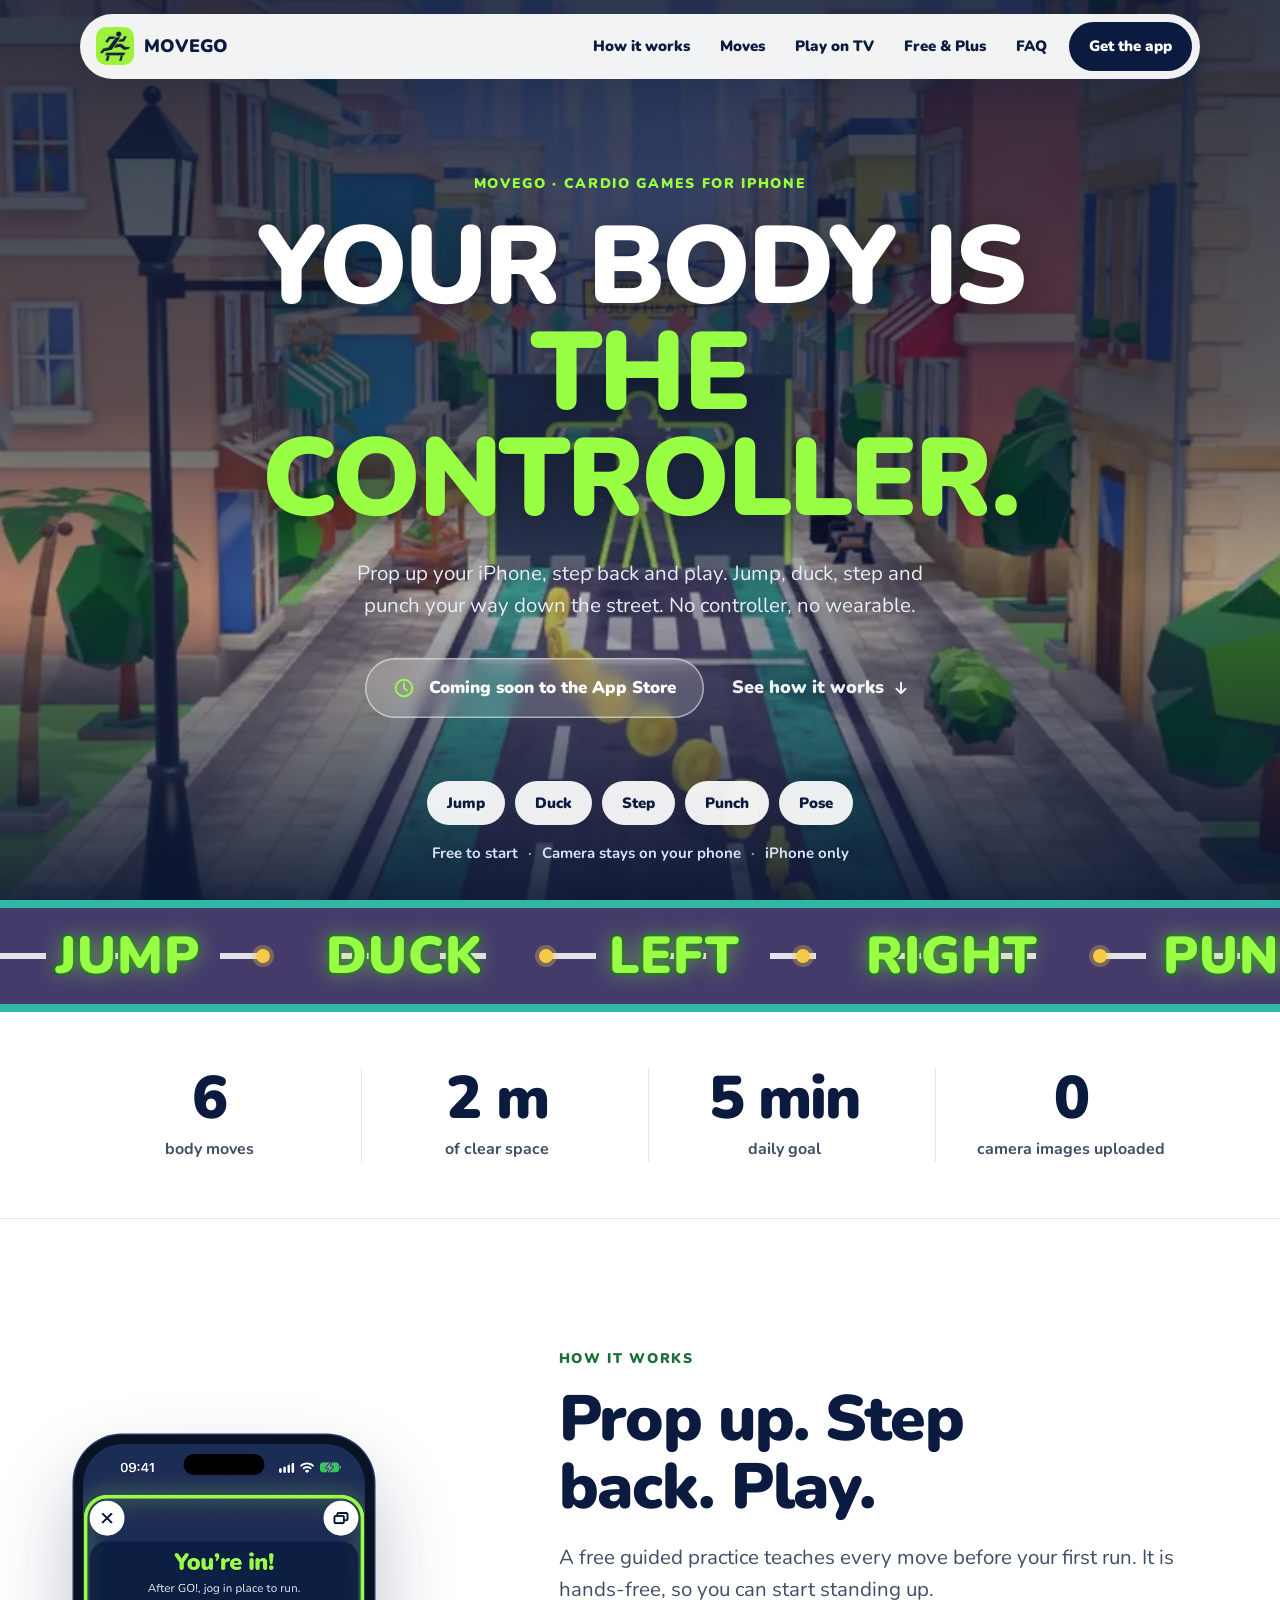
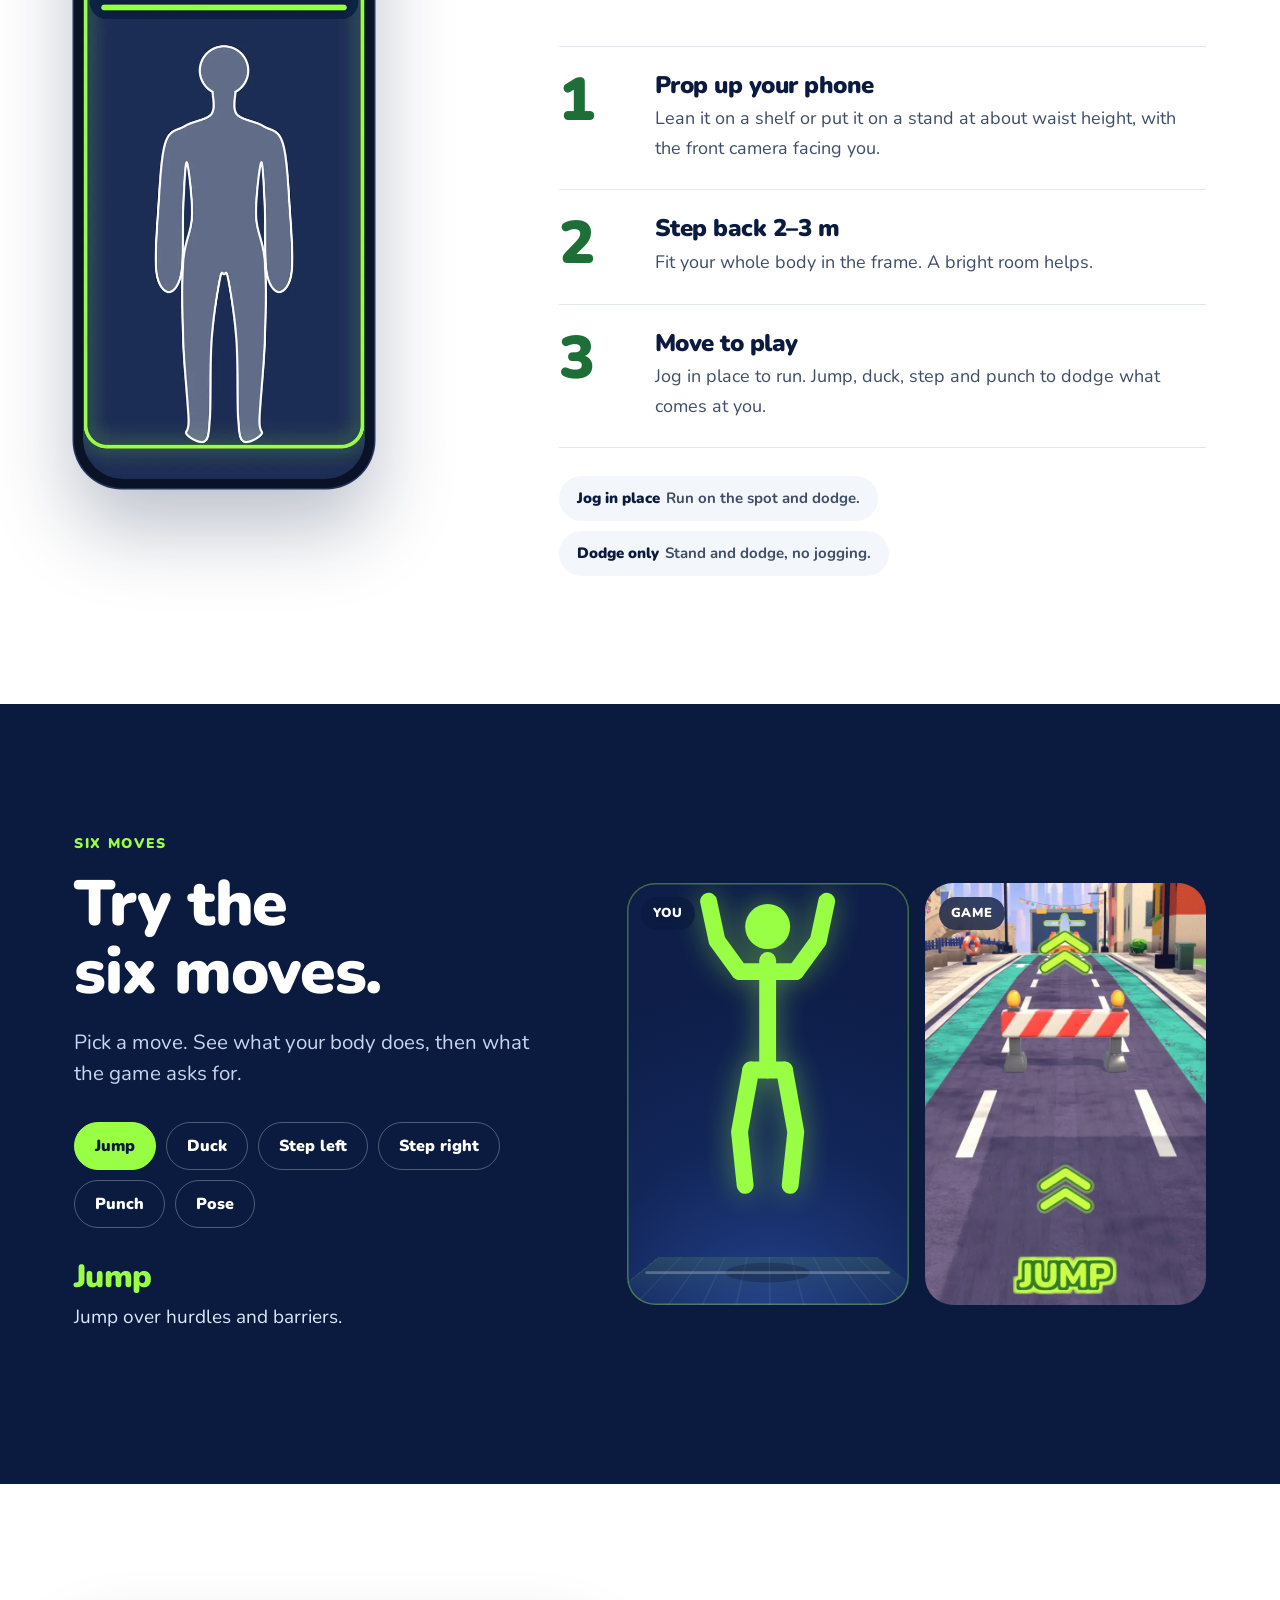
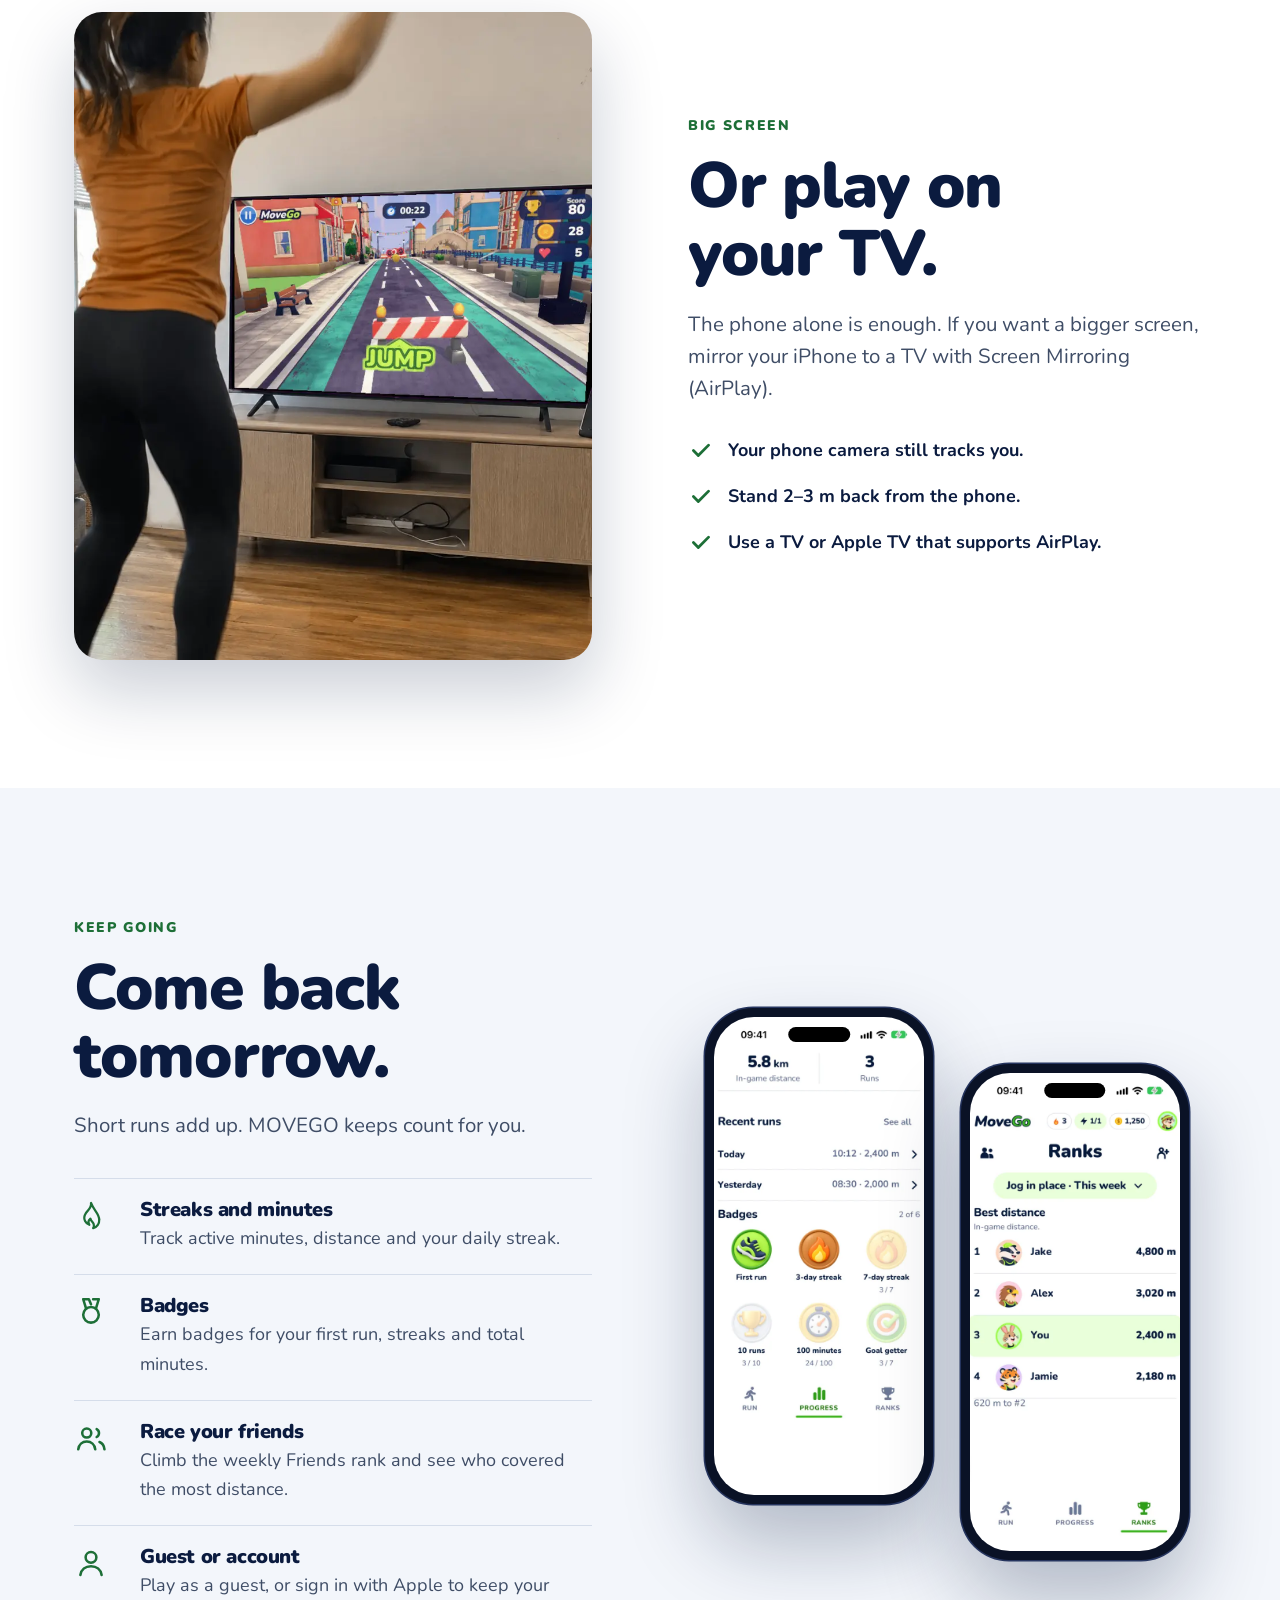
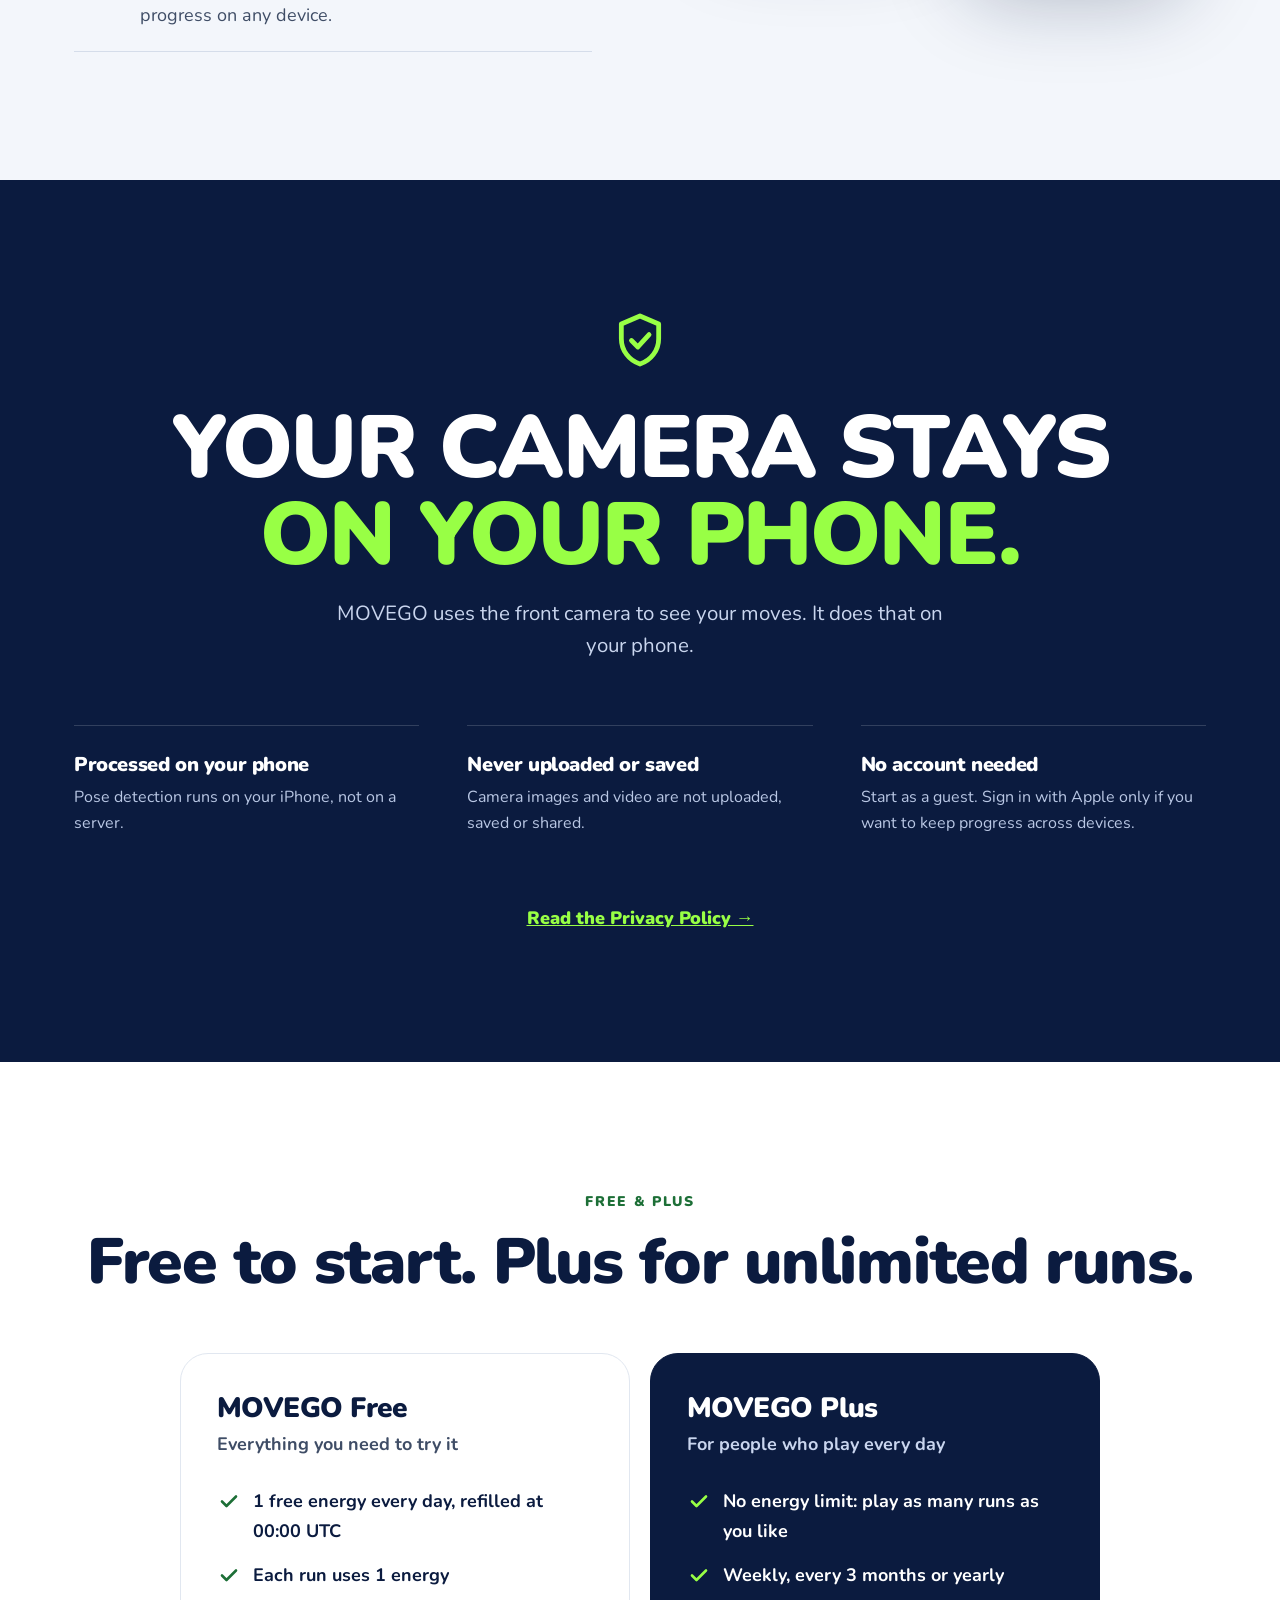
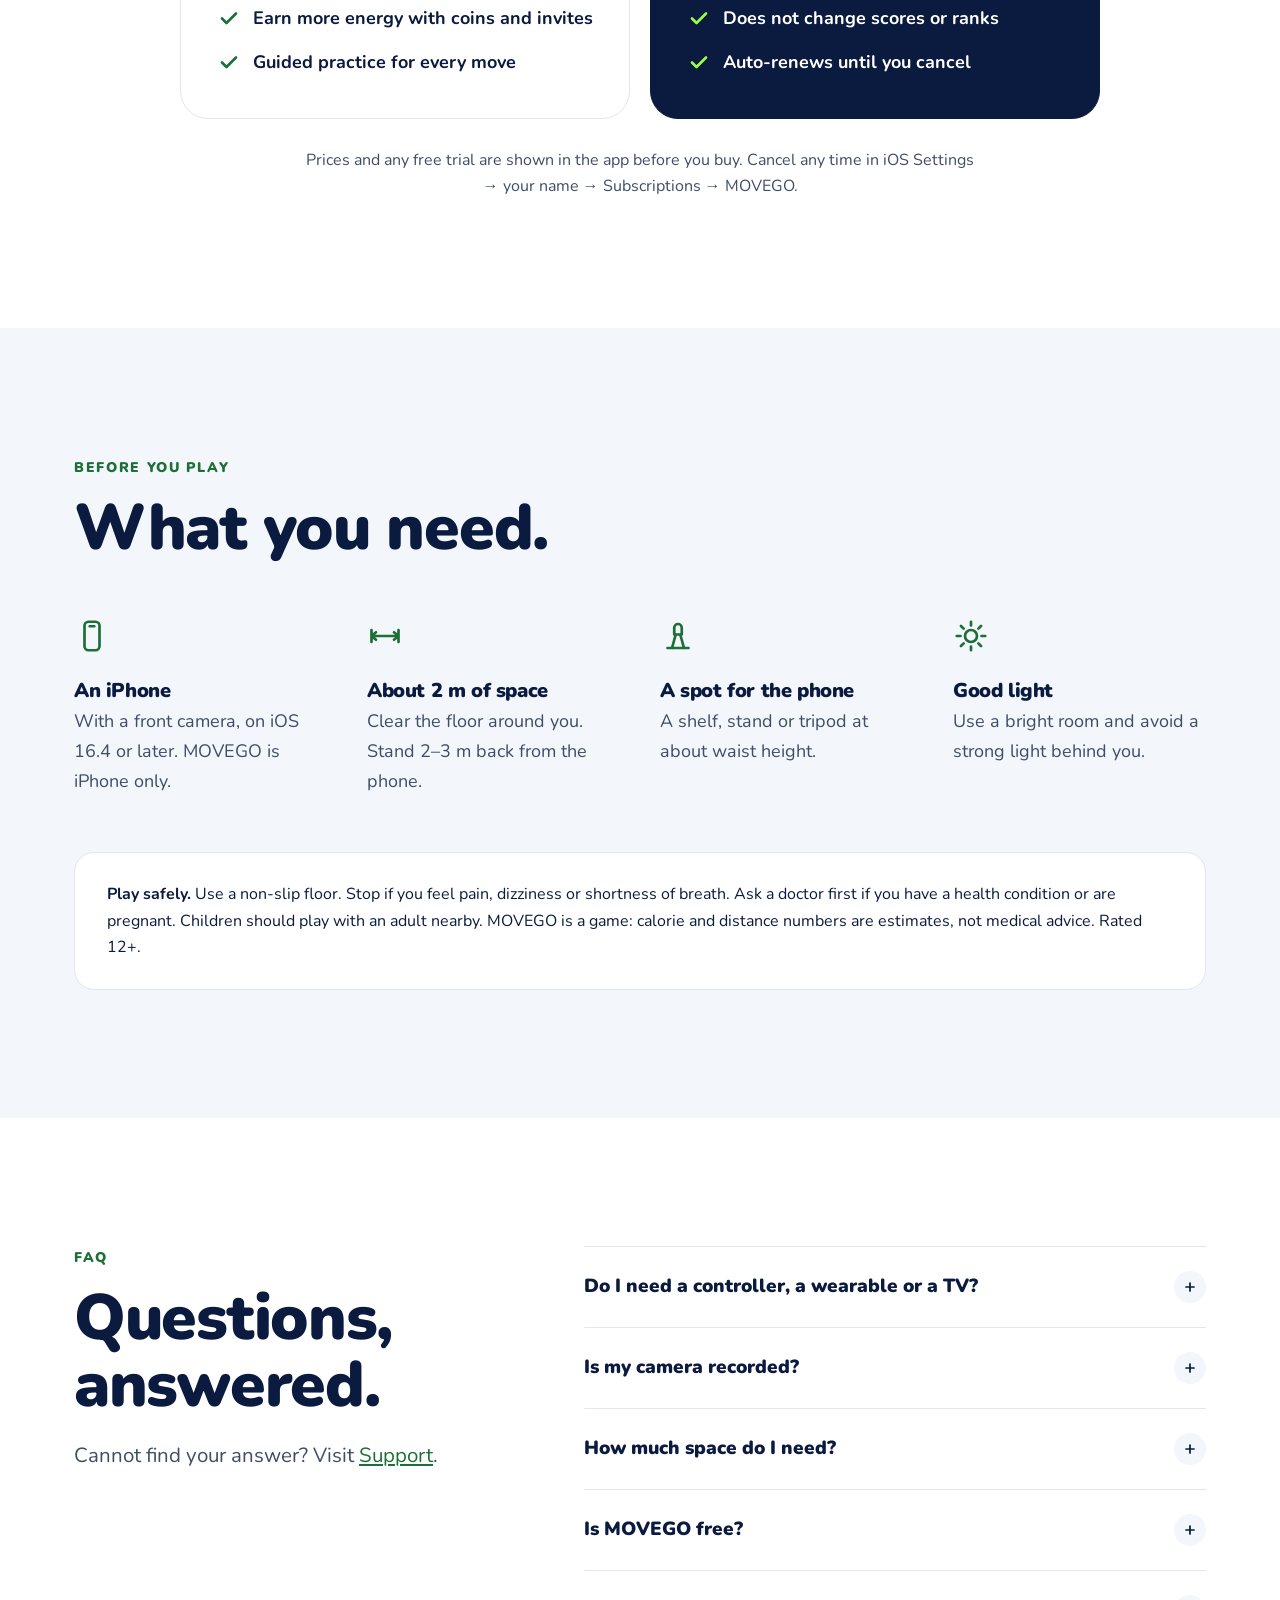
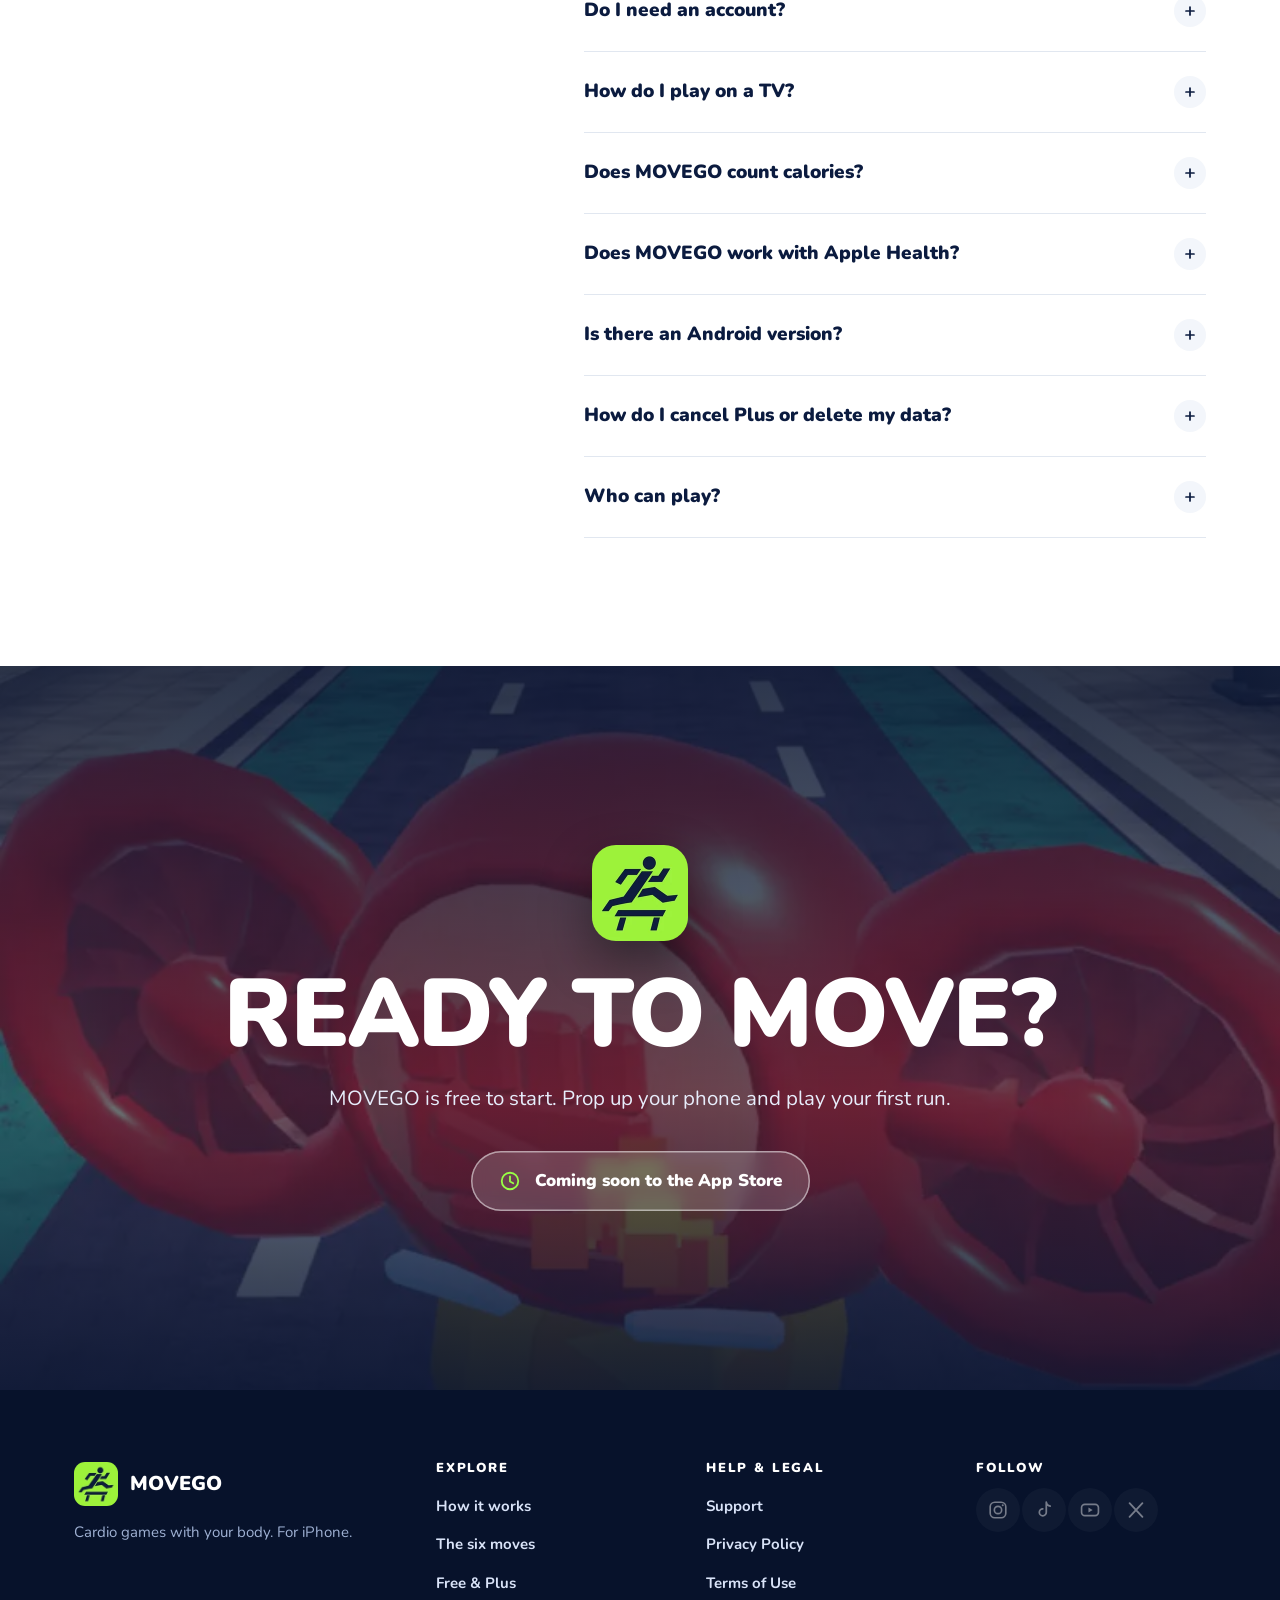
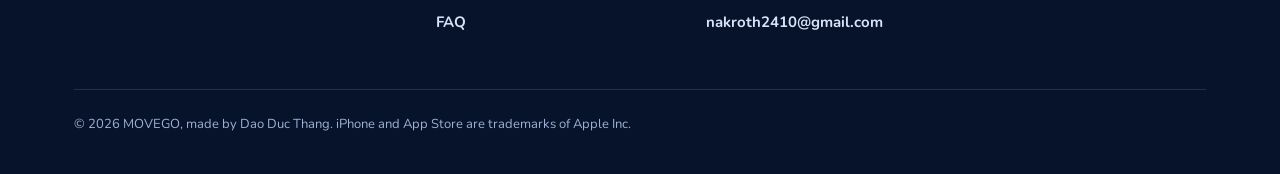
==== commit 30957c8a: "Hero gameplay video, social placeholders" ====
--- a/index.html
+++ b/index.html
@@ -7,6 +7,7 @@
 <meta name="description" content="Cardio games for iPhone. Prop up your phone, step back, then jump, duck, punch and pose to play. Your camera never leaves your phone.">
 <link rel="canonical" href="https://movegoimmersiveworkout.app/">
 <meta name="theme-color" content="#0B1B3F">
+<meta name="msvalidate.01" content="73B3C15CCC561C54CA3A8B295E357803">
 <meta name="robots" content="index,follow,max-image-preview:large">
 <meta name="application-name" content="MOVEGO">
 <meta name="author" content="Dao Duc Thang">
@@ -101,7 +102,7 @@
       <source media="(max-width:700px)" srcset="img/hero-tall.webp">
       <img src="img/hero-wide.webp" width="1920" height="1080" alt="" fetchpriority="high">
     </picture>
-    <video muted loop playsinline preload="none" poster="img/hero-tall.webp" data-src="video/street-loop.mp4" aria-hidden="true" tabindex="-1"></video>
+    <video muted loop playsinline preload="none" poster="img/hero-wide.webp" data-src-wide="video/gameplay-wide.mp4" data-src-tall="video/gameplay-tall.mp4" aria-hidden="true" tabindex="-1"></video>
   </div>
   <div class="wrap">
     <p class="eyebrow">MOVEGO · Cardio games for iPhone</p>
@@ -386,6 +387,11 @@
           <li><a href="mailto:nakroth2410@gmail.com">nakroth2410@gmail.com</a></li>
         </ul>
       </nav>
+      <nav aria-label="Follow">
+        <h2>Follow</h2>
+        <!-- Placeholders: to activate, set the real URL in href and delete aria-disabled and tabindex. Then add the URLs to sameAs in the Organization JSON-LD in index.html. -->
+        <ul class="social"><li><a class="soc" href="#" data-social="instagram" aria-label="Instagram (coming soon)" aria-disabled="true" tabindex="-1" title="Instagram: coming soon"><svg viewBox="0 0 24 24" aria-hidden="true"><rect x="3.5" y="3.5" width="17" height="17" rx="5" fill="none" stroke="currentColor" stroke-width="1.8"/><circle cx="12" cy="12" r="4" fill="none" stroke="currentColor" stroke-width="1.8"/><circle cx="17.2" cy="6.8" r="1.1" fill="currentColor"/></svg></a></li><li><a class="soc" href="#" data-social="tiktok" aria-label="TikTok (coming soon)" aria-disabled="true" tabindex="-1" title="TikTok: coming soon"><svg viewBox="0 0 24 24" aria-hidden="true"><path d="M14.5 3.5v11a3.8 3.8 0 11-3.8-3.8M14.5 3.5c.4 2.4 1.9 4 4.3 4.2" fill="none" stroke="currentColor" stroke-width="1.9" stroke-linecap="round" stroke-linejoin="round"/></svg></a></li><li><a class="soc" href="#" data-social="youtube" aria-label="YouTube (coming soon)" aria-disabled="true" tabindex="-1" title="YouTube: coming soon"><svg viewBox="0 0 24 24" aria-hidden="true"><rect x="2.8" y="5.8" width="18.4" height="12.4" rx="3.6" fill="none" stroke="currentColor" stroke-width="1.8"/><path d="M10.3 9.4l4.6 2.6-4.6 2.6z" fill="currentColor"/></svg></a></li><li><a class="soc" href="#" data-social="x" aria-label="X (coming soon)" aria-disabled="true" tabindex="-1" title="X: coming soon"><svg viewBox="0 0 24 24" aria-hidden="true"><path d="M5 4.5l14 15M19 4.5L5 19.5" fill="none" stroke="currentColor" stroke-width="2" stroke-linecap="round"/></svg></a></li></ul>
+      </nav>
     </div>
     <p class="legal-line">© 2026 MOVEGO, made by Dao Duc Thang. iPhone and App Store are trademarks of Apple Inc.</p>
   </div>
--- a/css/site.css
+++ b/css/site.css
@@ -85,7 +85,9 @@
 .hero-bg{position:absolute;inset:0;z-index:-2}
 .hero-bg img,.hero-bg video{width:100%;height:100%;object-fit:cover;object-position:50% 62%}
 .hero-bg img{transform-origin:50% 0;transform:scale(1.2);animation:drift 26s ease-in-out infinite alternate}
-.hero-bg video{position:absolute;inset:0;display:none}
+.hero-bg video{position:absolute;inset:0;opacity:0;transition:opacity .9s ease}
+.hero-bg video.on{opacity:1}
+.hero-bg video.on.fading{opacity:0;transition-duration:.7s}
 .hero::after{content:"";position:absolute;inset:0;z-index:-1;background:
   linear-gradient(180deg,rgba(8,20,48,.84) 0%,rgba(8,20,48,.66) 45%,rgba(8,20,48,.3) 66%,rgba(8,20,48,.9) 100%)}
 @keyframes drift{from{transform:scale(1.2)}to{transform:scale(1.28)}}
@@ -101,7 +103,6 @@
 .trust{color:#D9E3F8;font-size:.9375rem;font-weight:700}
 .trust span+span::before{content:"·";margin:0 10px;opacity:.7}
 @media (max-width:700px){
-  .js .hero-bg video{display:block}
   .hero{padding:120px 0 190px}
 }
 
@@ -251,7 +252,12 @@
 .site-footer a{color:#D9E3F8;text-decoration:none;display:inline-block;padding:6px 0;font-weight:700}
 .site-footer a:hover{color:var(--lime);text-decoration:underline}
 .site-footer .legal-line{max-width:none;margin-top:48px;padding-top:24px;border-top:1px solid rgba(255,255,255,.12);font-size:.8125rem}
-@media (min-width:760px){.foot{grid-template-columns:1.4fr 1fr 1fr}}
+.social{display:flex!important;flex-wrap:wrap;gap:10px;margin-top:4px}
+.site-footer .soc{width:44px;height:44px;padding:0;border-radius:50%;background:rgba(255,255,255,.08);display:grid;place-items:center;color:#fff}
+.site-footer .soc svg{width:22px;height:22px}
+.site-footer .soc[aria-disabled="true"]{opacity:.45;pointer-events:none}
+.site-footer a.soc:not([aria-disabled="true"]):hover{background:var(--lime);color:var(--ink);text-decoration:none}
+@media (min-width:760px){.foot{grid-template-columns:1.4fr 1fr 1fr 1fr}}
 
 /* ---------- document pages ---------- */
 .doc-hero{background:var(--navy);color:#fff;padding:150px 0 56px}
@@ -278,4 +284,4 @@
   .btn,.pills a,.move-tabs button{transition:none}
   .road::before,.road-track{animation:none}
 }
-@media (max-width:480px){.road{height:92px}.road-track span{font-size:2.5rem}.stage-art{gap:10px}.btn{font-size:1rem;padding-left:22px}.plan{padding:32px 26px}.phones{gap:16px}.step{grid-template-columns:58px 1fr}.num{font-size:3rem}}
+@media (max-width:480px){.hero .eyebrow{font-size:.75rem;letter-spacing:.06em}.road{height:92px}.road-track span{font-size:2.5rem}.stage-art{gap:10px}.btn{font-size:1rem;padding-left:22px}.plan{padding:32px 26px}.phones{gap:16px}.step{grid-template-columns:58px 1fr}.num{font-size:3rem}}
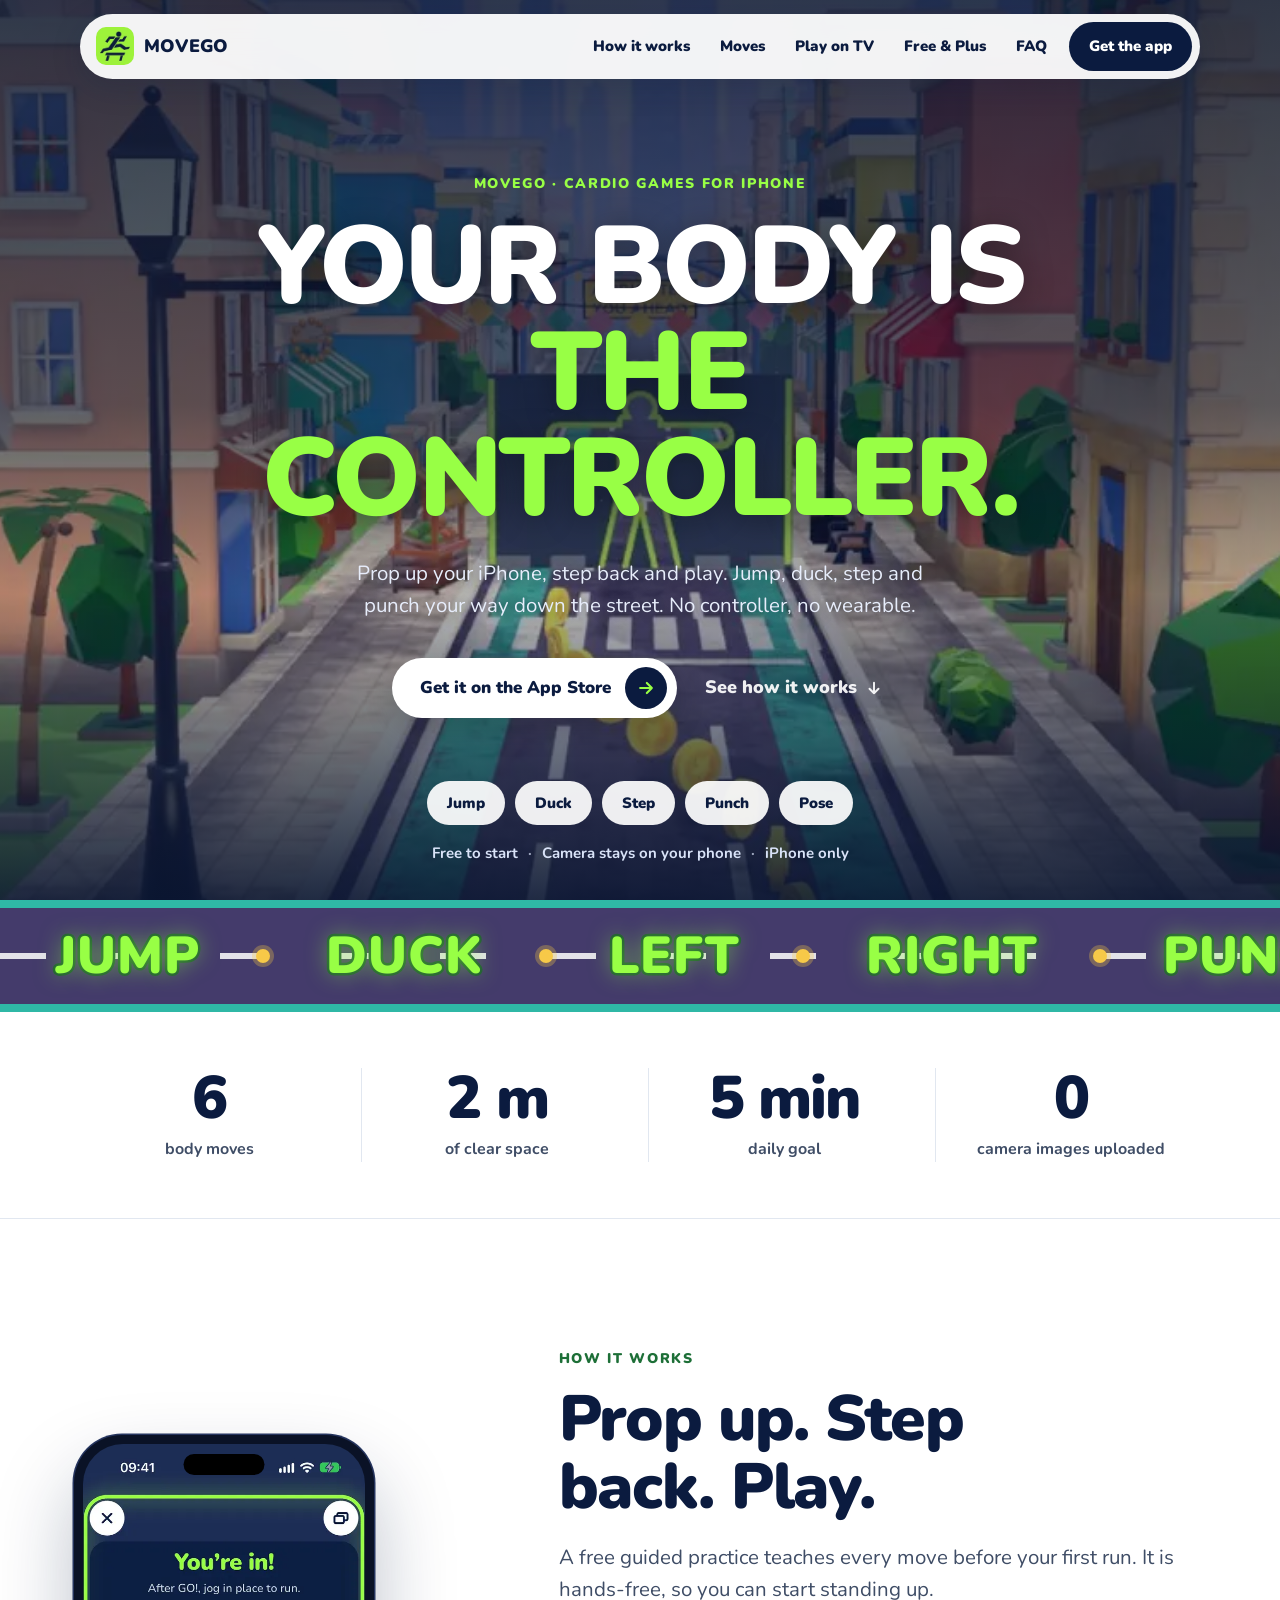
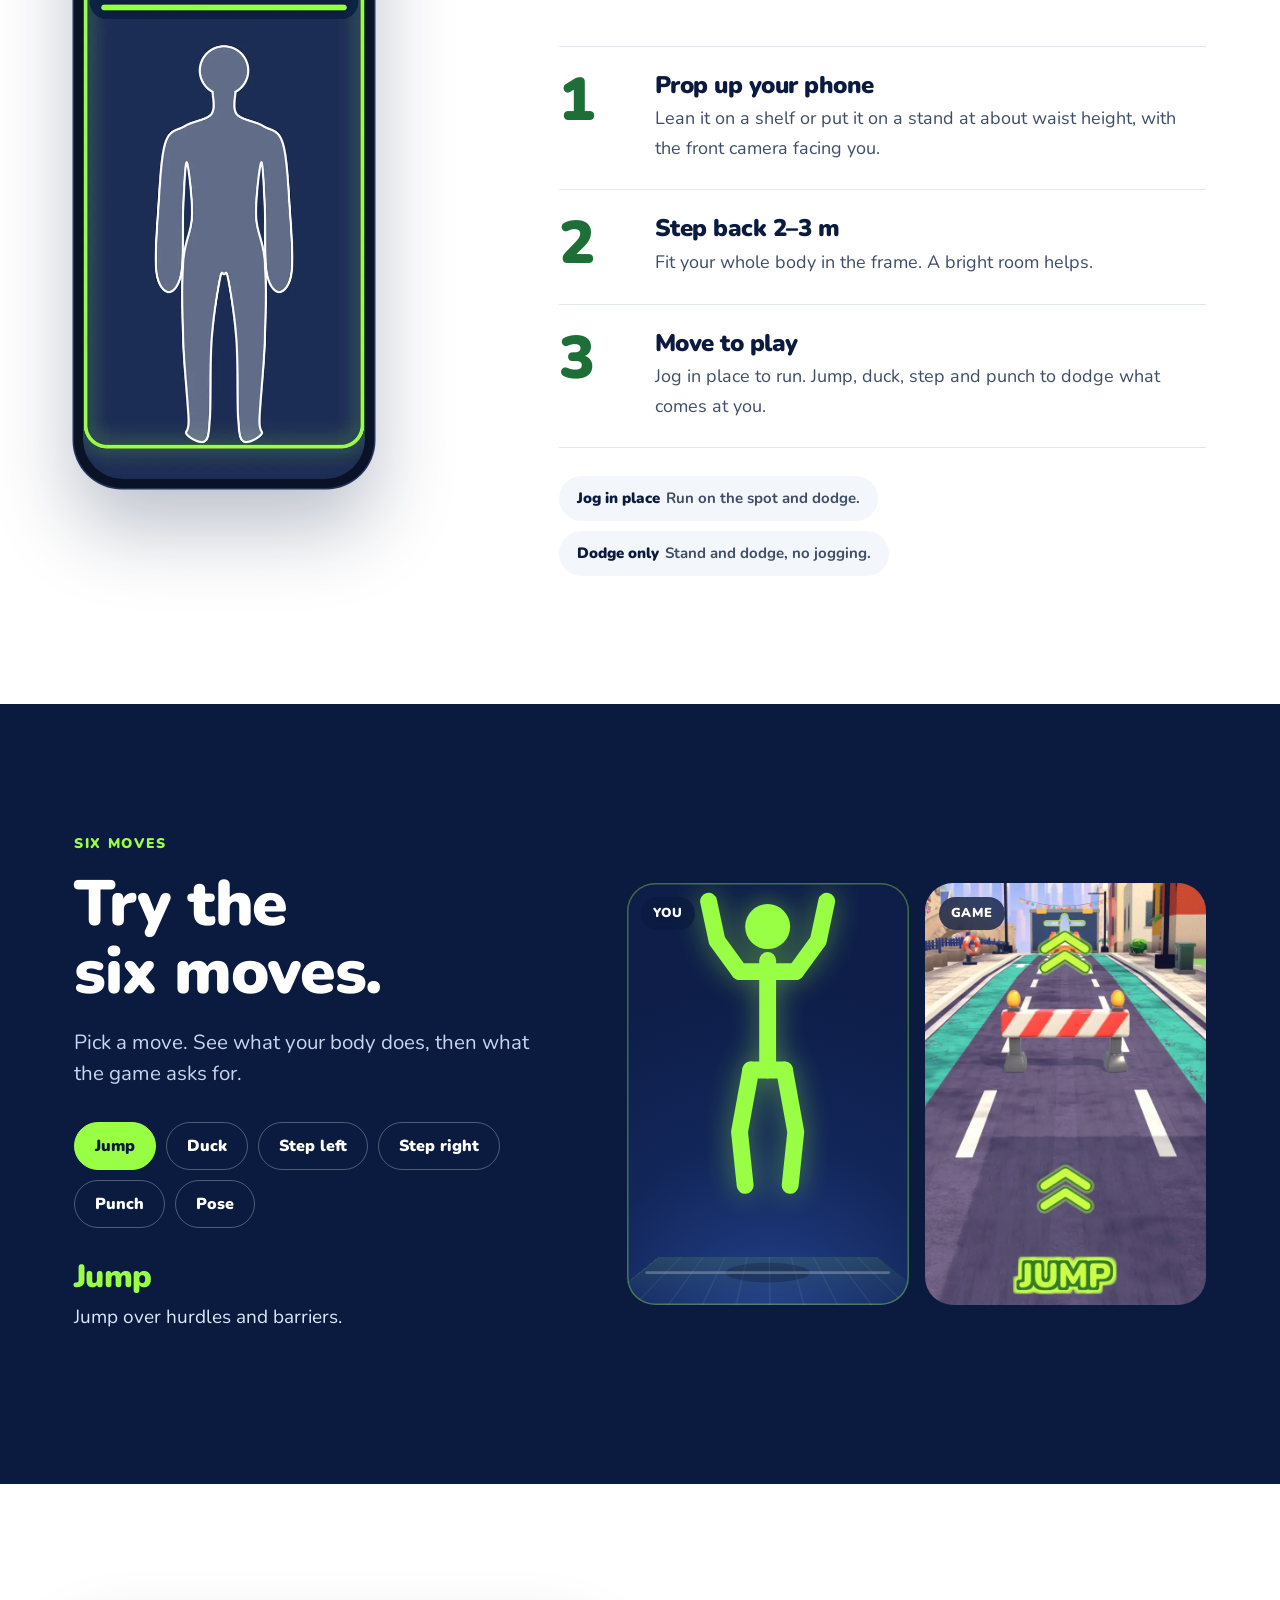
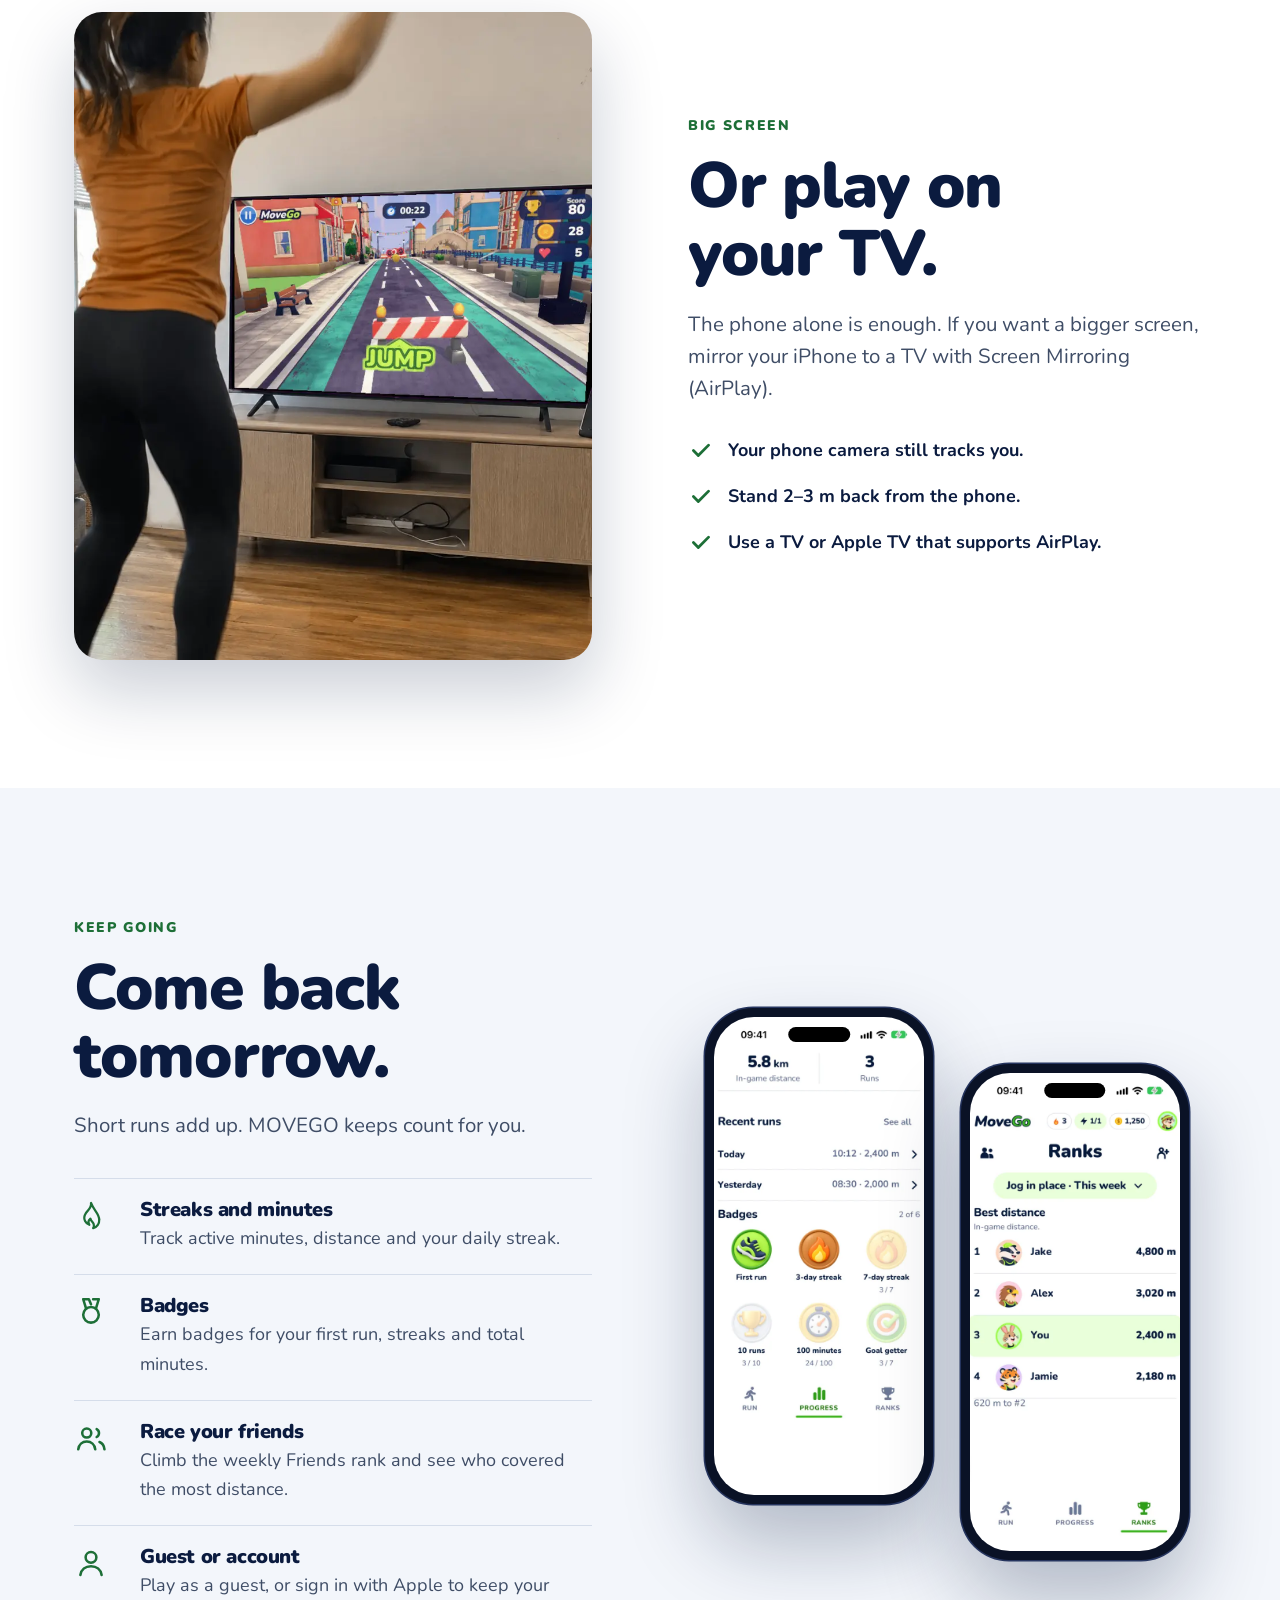
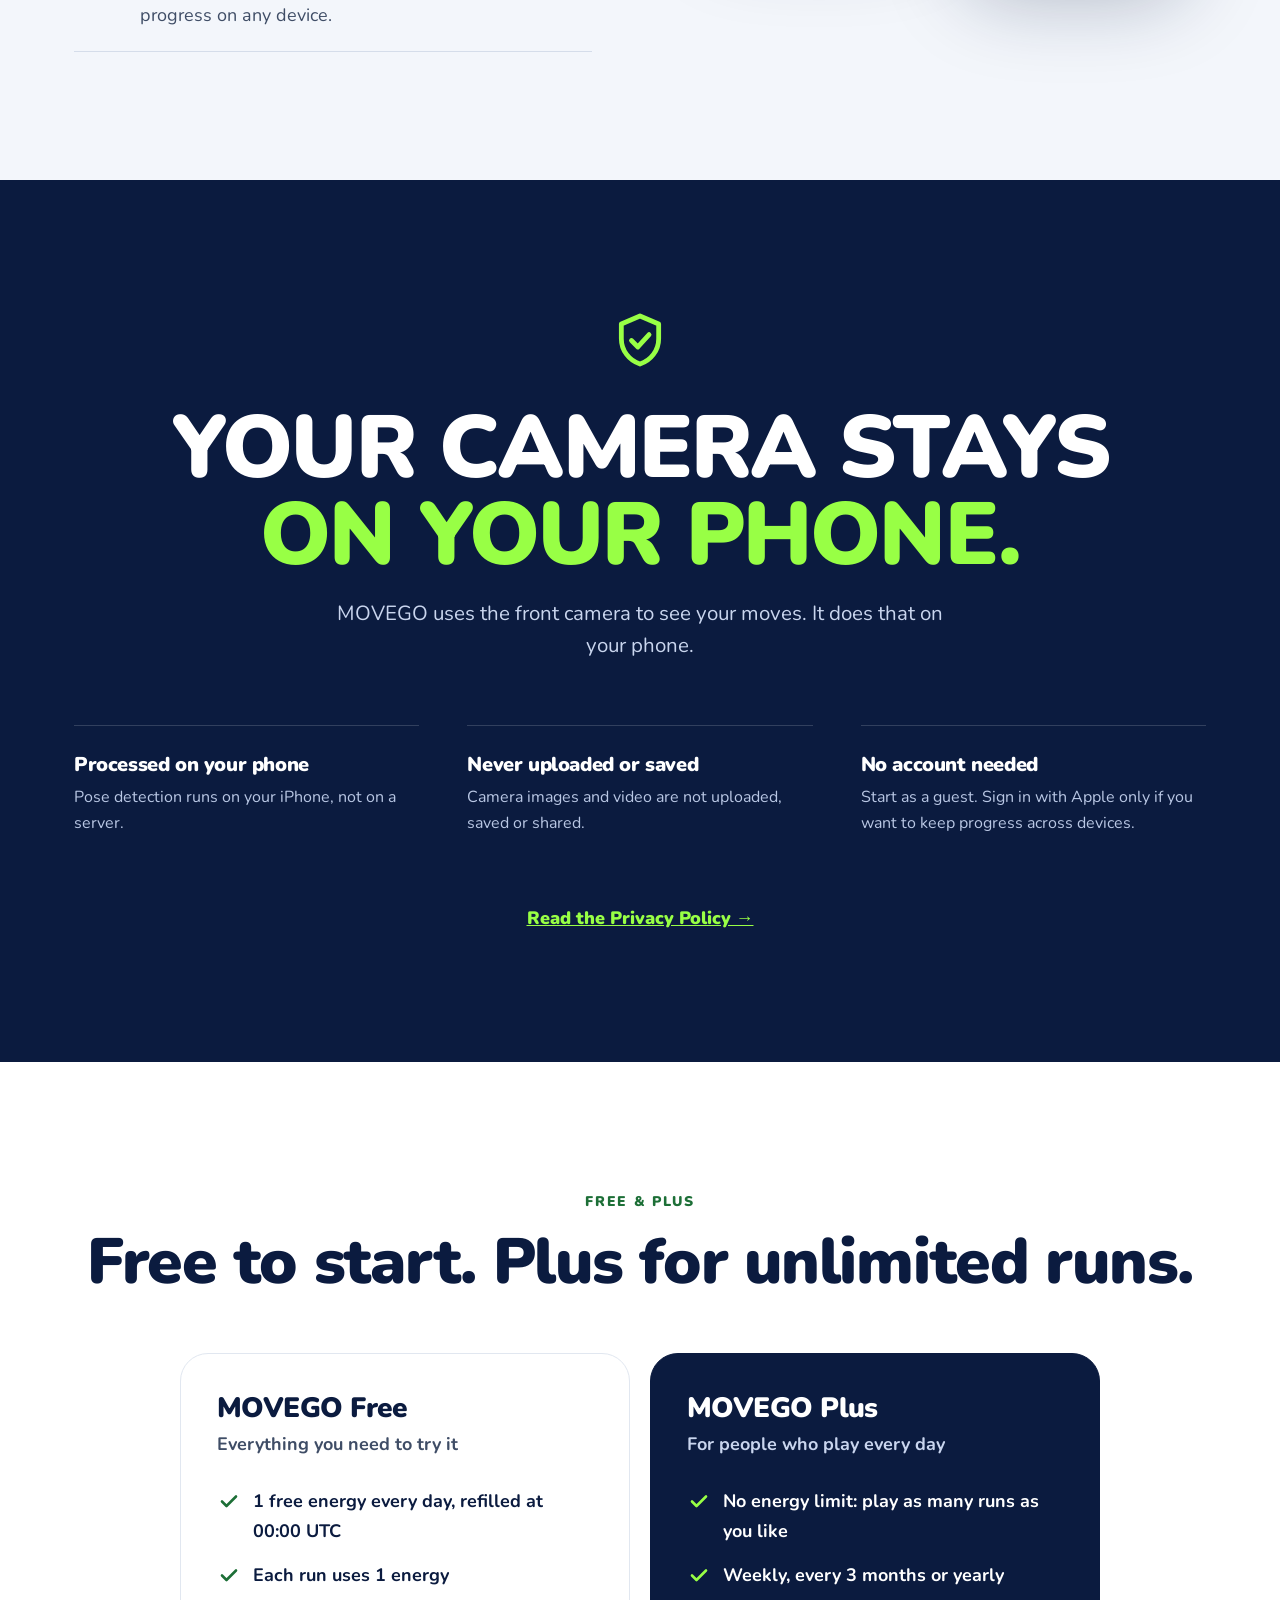
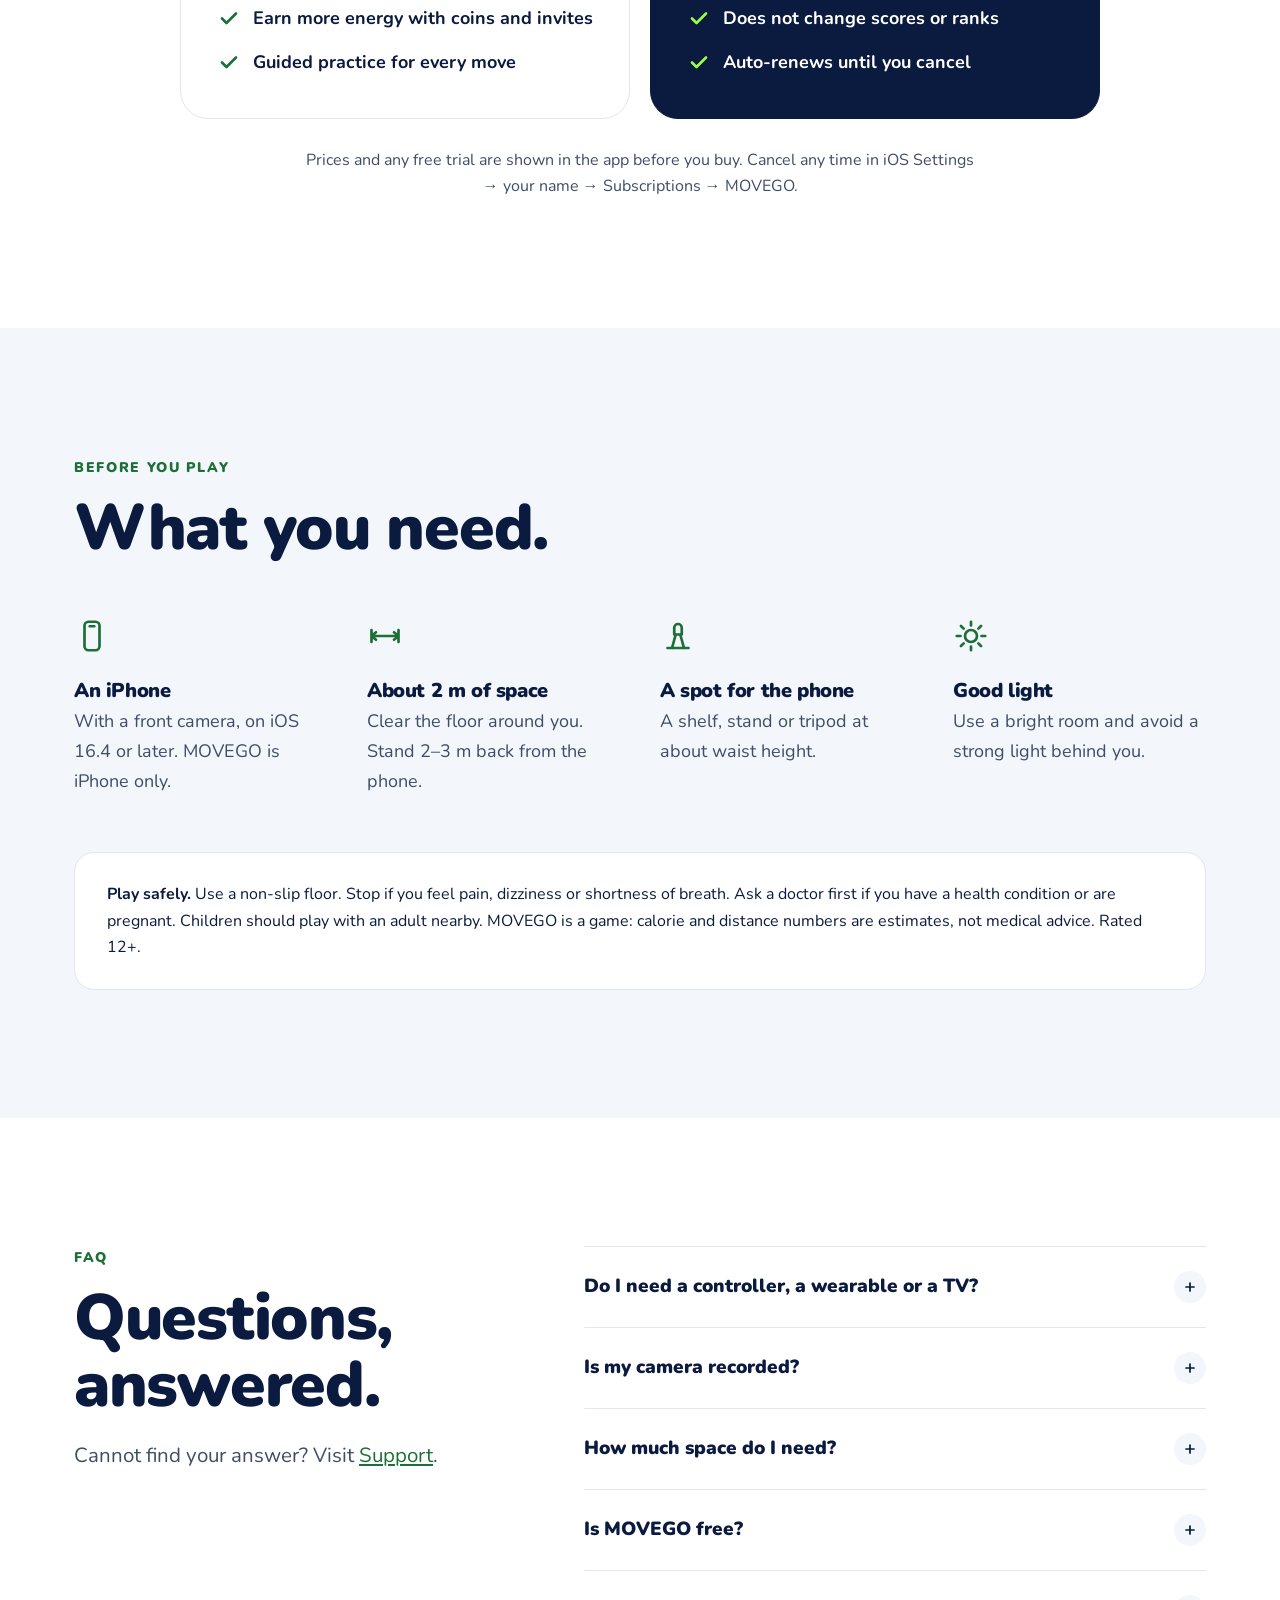
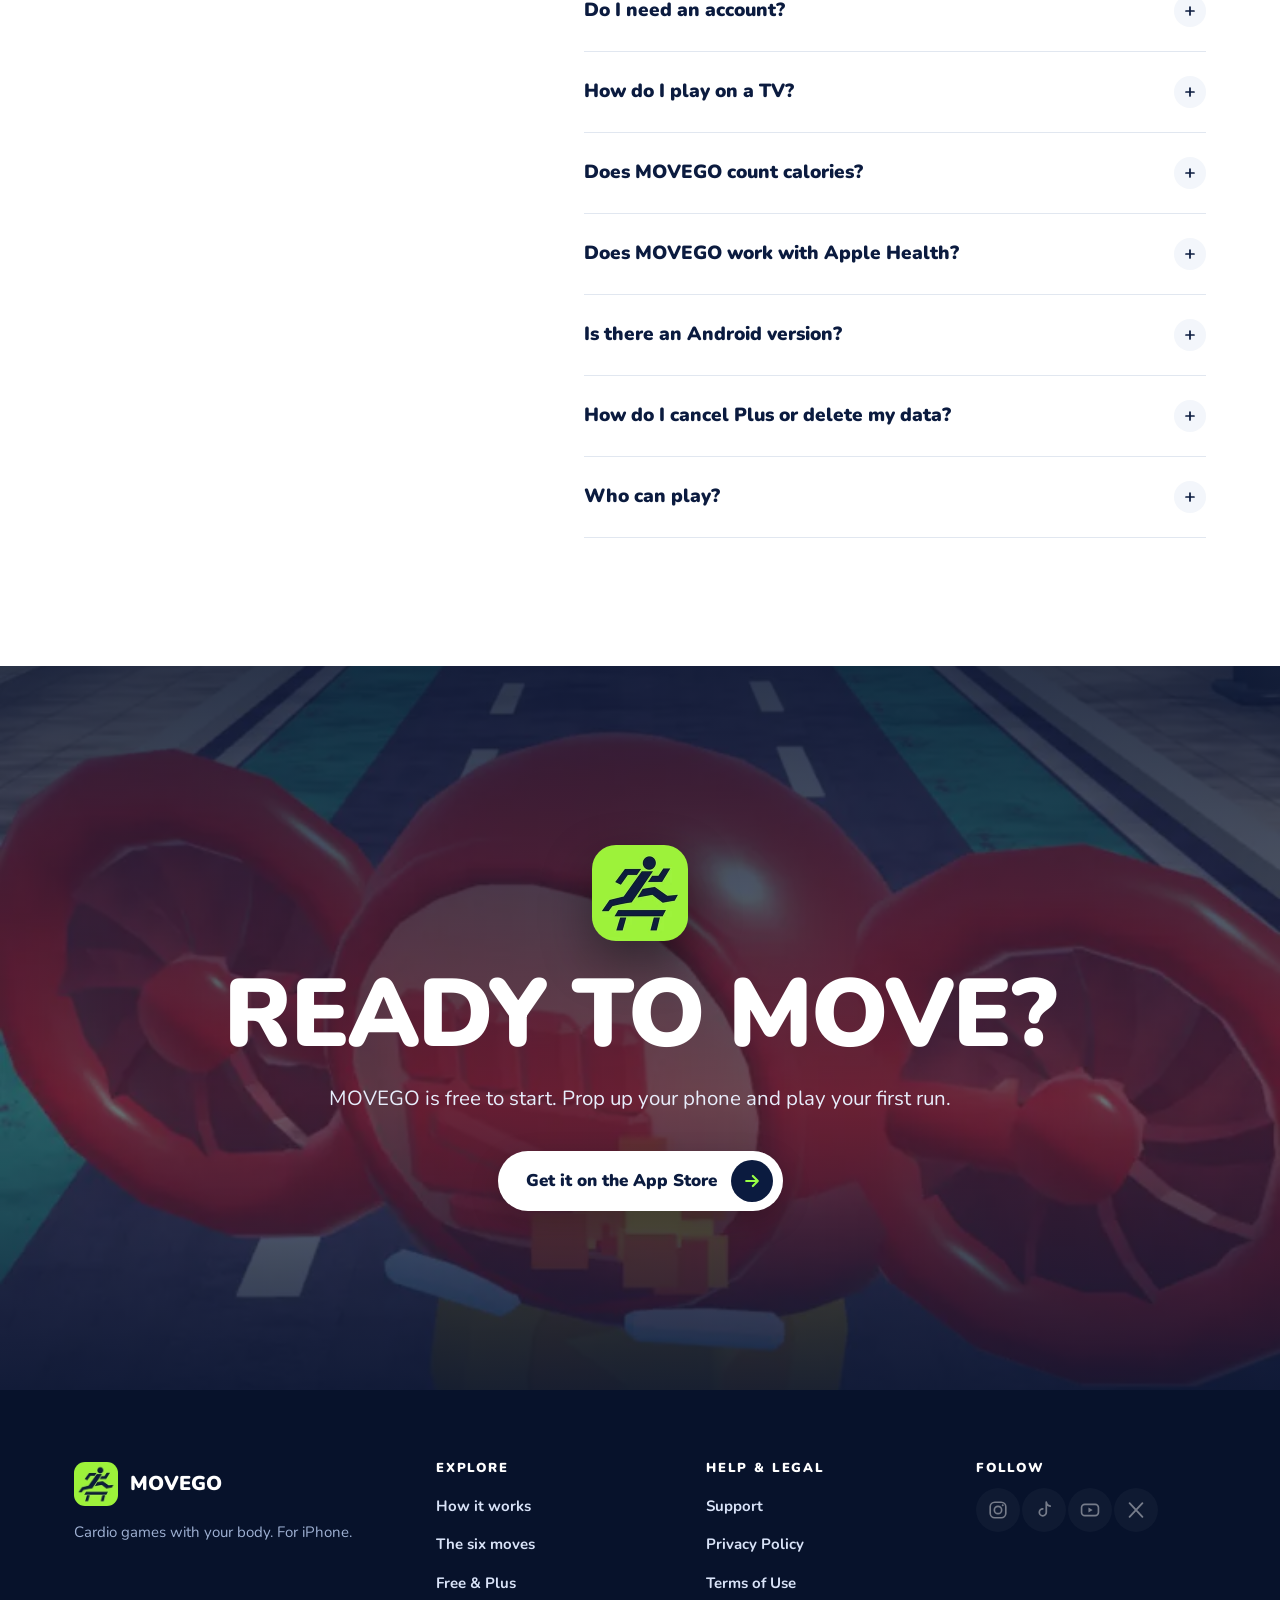
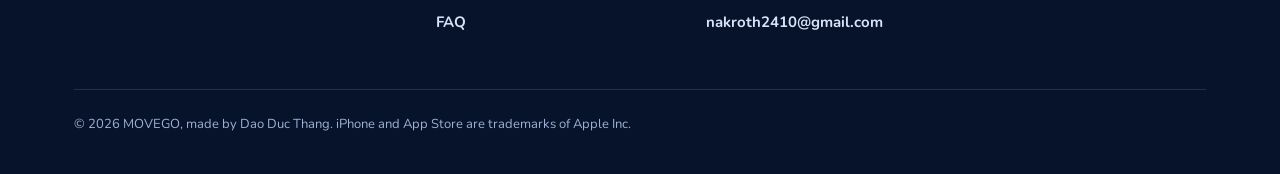
==== commit 84ebf2e4: "Download buttons live: app is on the App Store" ====
--- a/index.html
+++ b/index.html
@@ -1,5 +1,5 @@
 <!doctype html>
-<html lang="en" data-live="false">
+<html lang="en" data-live="true">
 <head>
 <meta charset="utf-8">
 <meta name="viewport" content="width=device-width, initial-scale=1">
